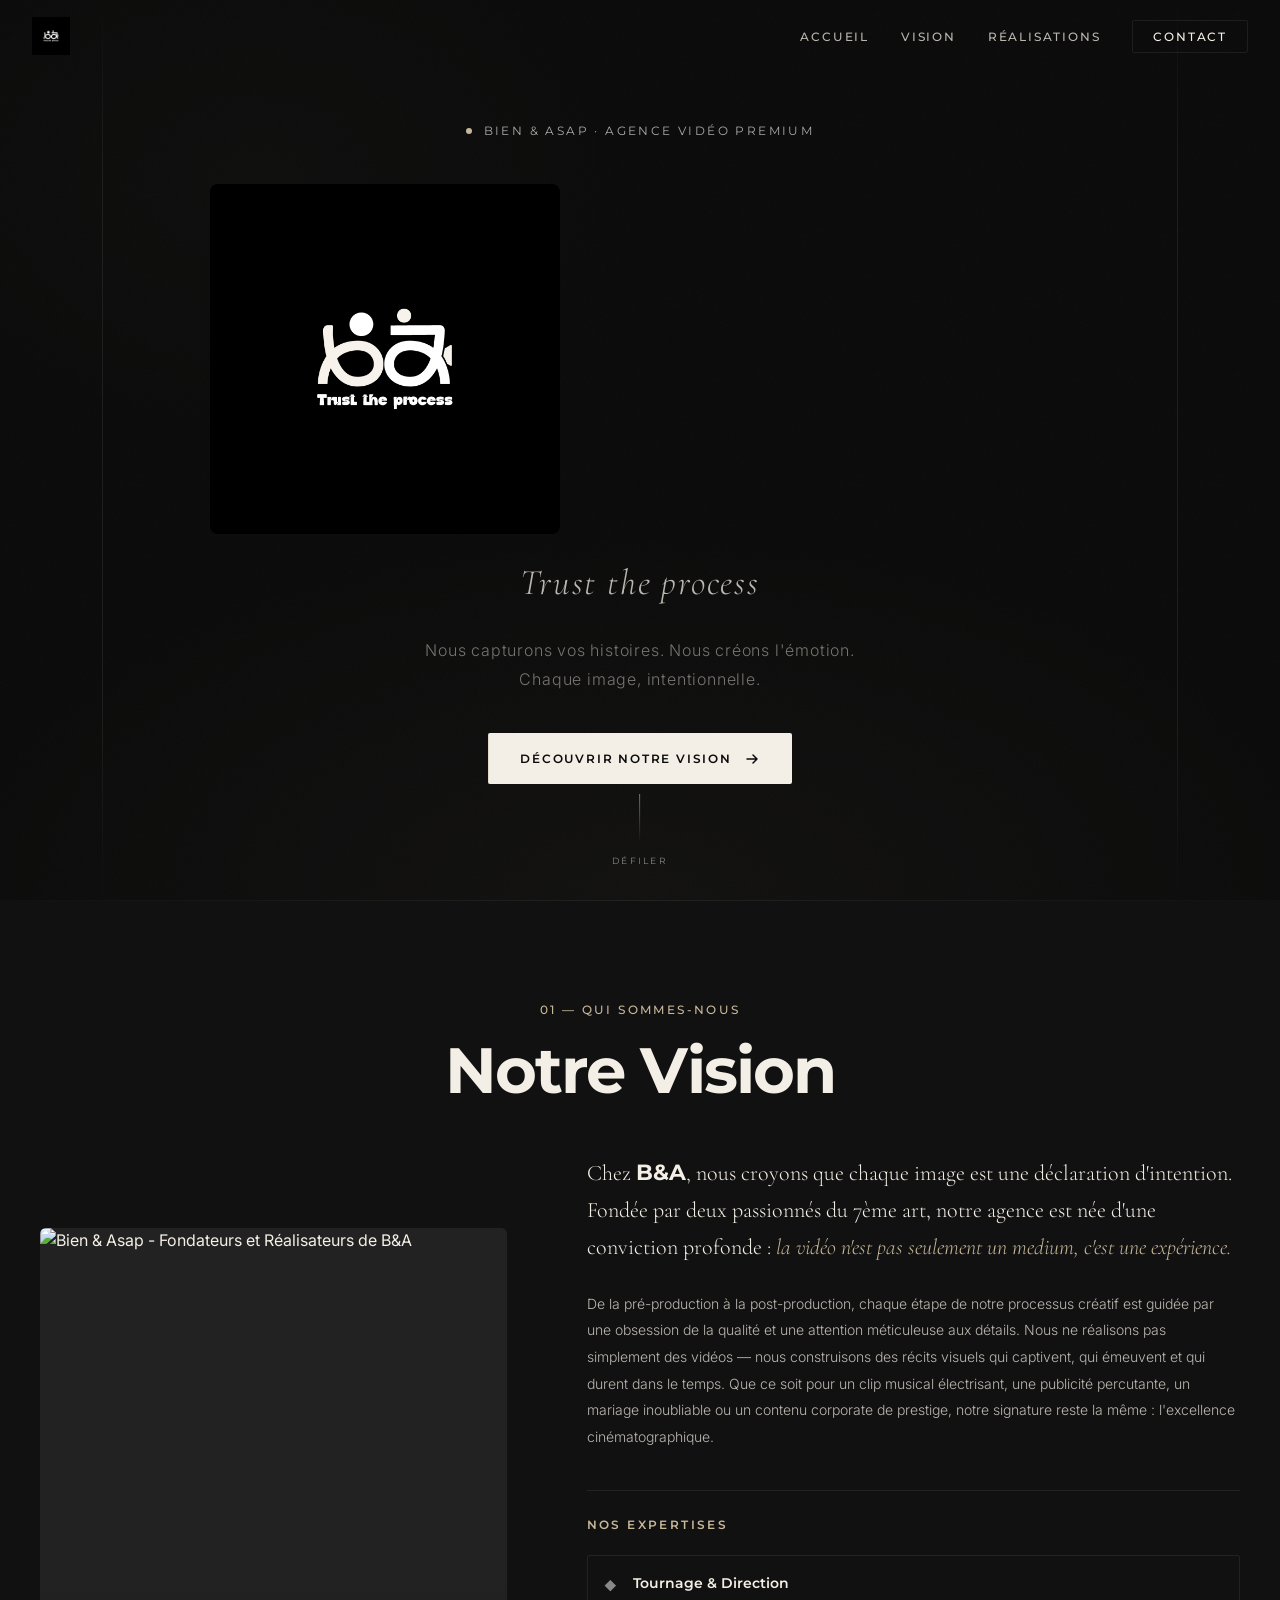
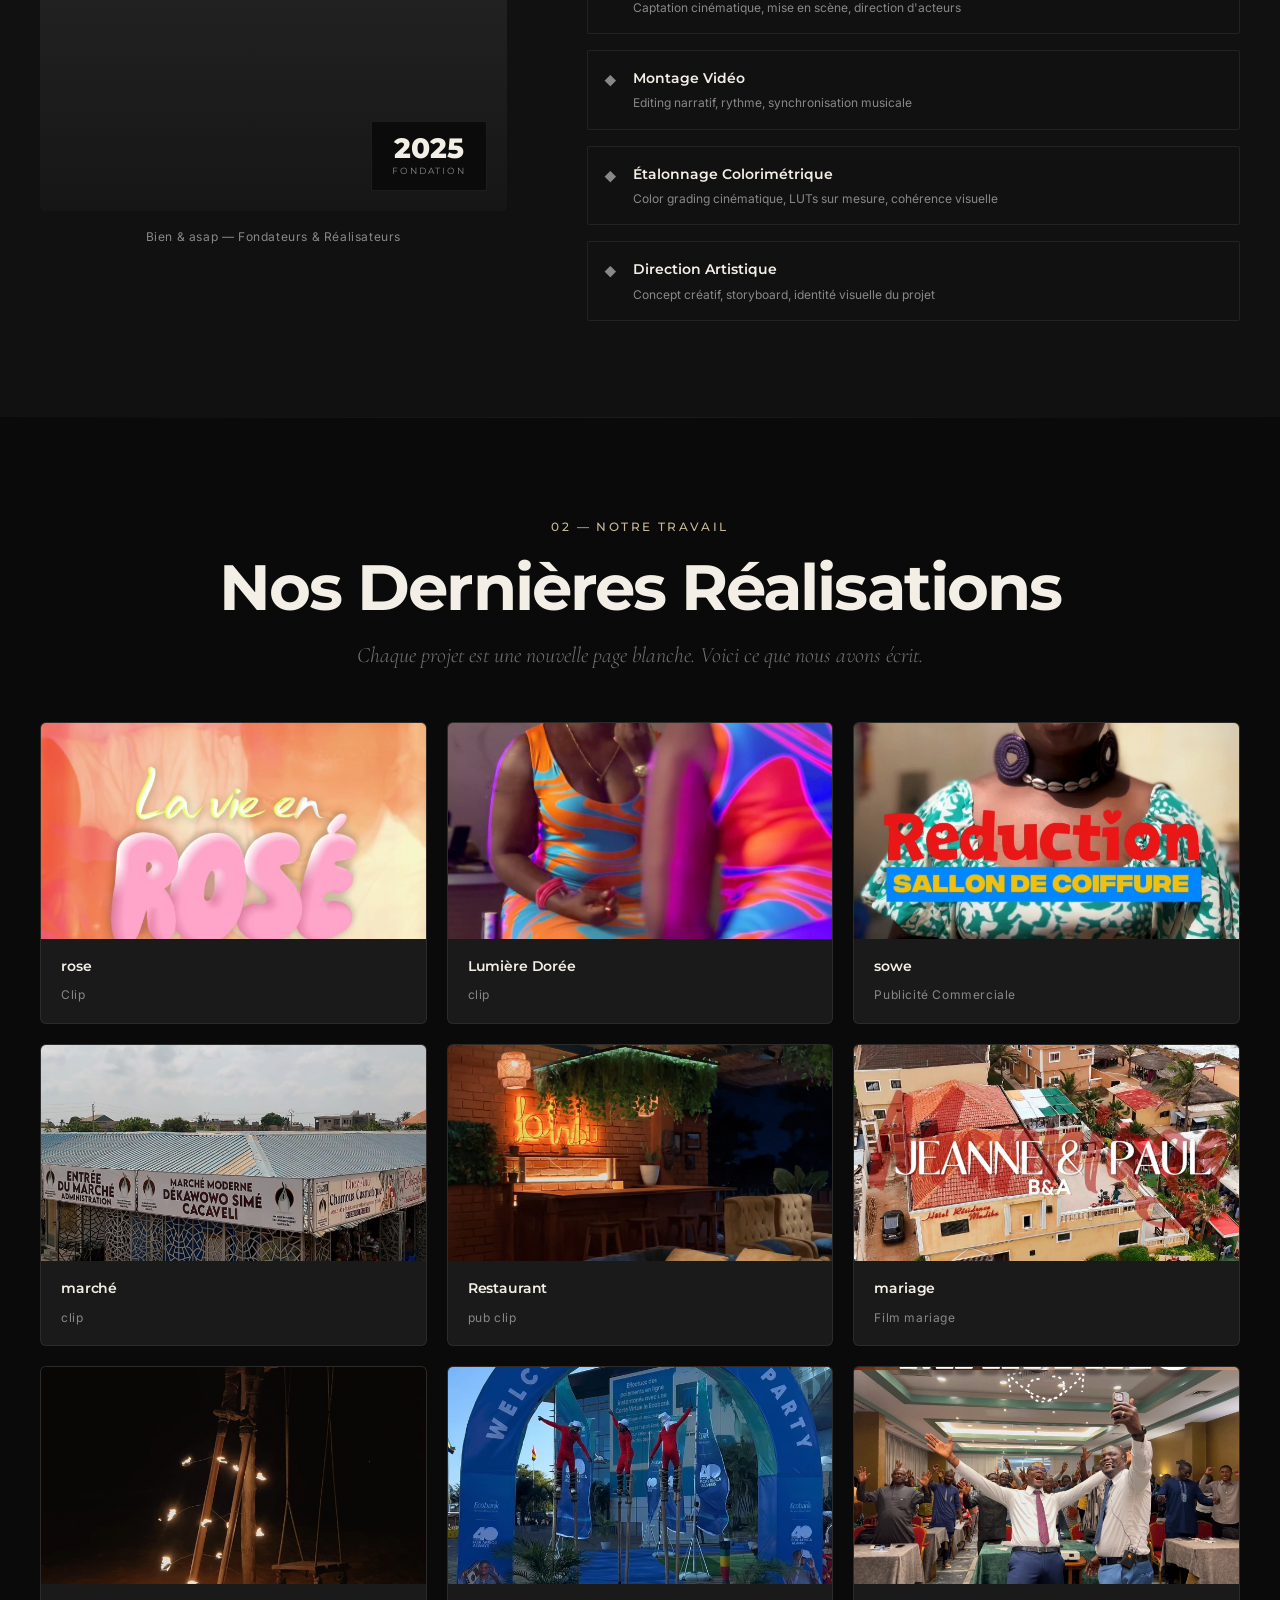
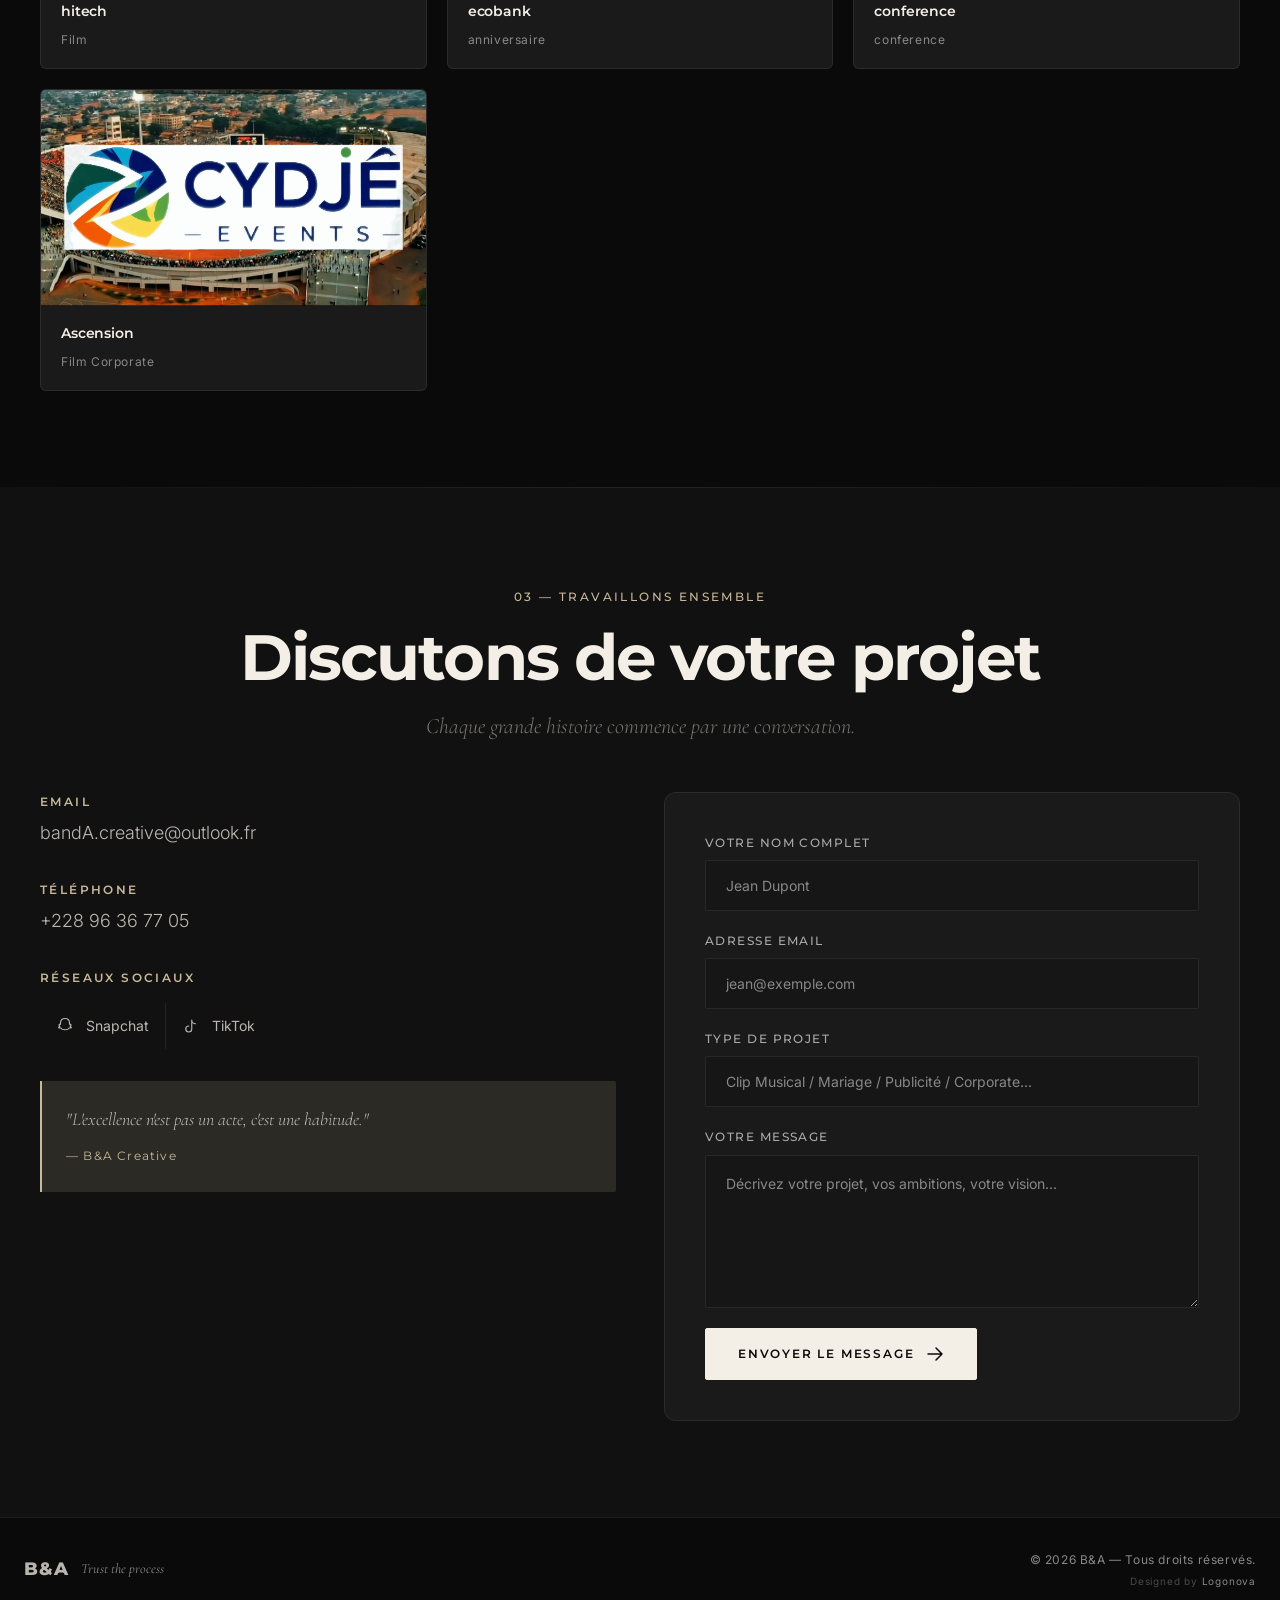
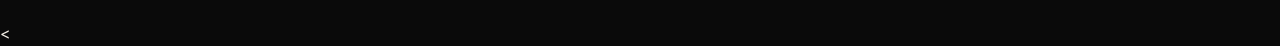
==== index.html @ 18037c5f "Add files via upload" ====
<!DOCTYPE html>
<html lang="fr">
<head>
  <meta charset="UTF-8" />
  <meta name="viewport" content="width=device-width, initial-scale=1.0" />
  <meta name="theme-color" content="#111111" />

  <!-- SEO Meta -->
  <title>B&A | Vidéastes Premium - Trust the process</title>
  <meta name="description" content="B&A est une agence de réalisation vidéo premium basée au Togo. Clips, publicités, mariages et événements. Trust the process." />
  <meta name="keywords" content="vidéo, réalisation, clip, publicité, mariage, Togo, B&A, cinématique, vidéastes" />
  <meta name="author" content="B&A Creative" />

  <!-- Open Graph -->
  <meta property="og:title" content="B&A | Vidéastes Premium" />
  <meta property="og:description" content="Agence de réalisation vidéo premium au Togo. Trust the process." />
  <meta property="og:type" content="website" />
  <meta property="og:url" content="https://ba-creative.com" />

  <!-- PWA Manifest -->
  <link rel="manifest" href="manifest.json" />
  <link rel="apple-touch-icon" href="assets/icon-192.png" />

  <!-- Google Fonts : Montserrat + Cormorant Garamond pour un rendu cinématique -->
  <link rel="preconnect" href="https://fonts.googleapis.com" />
  <link rel="preconnect" href="https://fonts.gstatic.com" crossorigin />
  <link href="https://fonts.googleapis.com/css2?family=Montserrat:ital,wght@0,100;0,200;0,300;0,400;0,500;0,600;0,700;0,800;0,900;1,300&family=Cormorant+Garamond:ital,wght@0,300;0,400;1,300;1,400&family=Inter:wght@300;400;500&display=swap" rel="stylesheet" />

  <!-- Feuille de style principale -->
  <link rel="stylesheet" href="style.css" />
</head>

<body>

  <!-- =============================================
       EN-TÊTE & NAVIGATION STICKY
  ============================================= -->
  <header class="site-header" id="site-header" role="banner">
    <div class="header-inner">

      <!-- Logo -->
      <a href="#hero" class="logo-link" aria-label="B&A - Retour à l'accueil">
        <img src="/logo.jpg" alt="B&A Logo" class="logo-img" onerror="this.style.display='none'; this.nextElementSibling.style.display='block';" />
      
      </a>

      <!-- Navigation principale (desktop) -->
      <nav class="main-nav" role="navigation" aria-label="Navigation principale">
        <ul class="nav-list" role="list">
          <li><a href="#hero" class="nav-link">Accueil</a></li>
          <li><a href="#about" class="nav-link">Vision</a></li>
          <li><a href="#portfolio" class="nav-link">Réalisations</a></li>
          <li><a href="#contact" class="nav-link nav-link--cta">Contact</a></li>
        </ul>
      </nav>

      <!-- Bouton Menu Hamburger (mobile) -->
      <button class="hamburger" id="hamburger" aria-label="Ouvrir le menu" aria-expanded="false" aria-controls="mobile-menu">
        <span class="hamburger-line"></span>
        <span class="hamburger-line"></span>
        <span class="hamburger-line"></span>
      </button>
    </div>

    <!-- Menu mobile -->
    <nav class="mobile-menu" id="mobile-menu" aria-label="Navigation mobile" aria-hidden="true">
      <ul class="mobile-nav-list" role="list">
        <li><a href="#hero" class="mobile-nav-link">Accueil</a></li>
        <li><a href="#about" class="mobile-nav-link">Notre Vision</a></li>
        <li><a href="#portfolio" class="mobile-nav-link">Réalisations</a></li>
        <li><a href="#contact" class="mobile-nav-link">Contact</a></li>
      </ul>
    </nav>
  </header>


  <!-- =============================================
       SECTION HERO (#hero)
  ============================================= -->
  <section id="hero" class="hero-section" aria-label="Section principale">

    <!-- Overlay cinématique -->
    <div class="hero-overlay" aria-hidden="true"></div>

    <!-- Grain de film -->
    <div class="hero-grain" aria-hidden="true"></div>

    <!-- Lignes décoratives -->
    <div class="hero-lines" aria-hidden="true">
      <div class="line line--left"></div>
      <div class="line line--right"></div>
    </div>

    <!-- Contenu centré -->
     <div class="hero-content">
      
      <div class="hero-tag" style="opacity: 0.8;">
        <span class="tag-dot" aria-hidden="true"></span>
        <span>Bien &amp; Asap · Agence Vidéo Premium</span>
      </div>

      <h1 class="hero-title" style="margin: 20px 0;">
        <img src="logo.jpg" alt="B&A Logo" style="width: 100%; max-width: 350px; height: auto; border-radius: 8px;" />
      </h1>

      <h2 class="hero-slogan">
        <em>Trust the process</em>
      </h2>

      <p class="hero-description">
        Nous capturons vos histoires. Nous créons l'émotion.<br />
        Chaque image, intentionnelle.
      </p>

      <a href="#about" class="cta-button" aria-label="Découvrir notre vision">
        <span class="cta-text">Découvrir notre vision</span>
        <span class="cta-arrow" aria-hidden="true">
          <svg width="16" height="16" viewBox="0 0 16 16" fill="none" xmlns="http://www.w3.org/2000/svg">
            <path d="M3 8H13M13 8L9 4M13 8L9 12" stroke="currentColor" stroke-width="1.5" stroke-linecap="round" stroke-linejoin="round"/>
          </svg>
        </span>
      </a>
    </div>

    <!-- Indicateur de défilement -->
    <div class="scroll-indicator" aria-hidden="true">
      <div class="scroll-line"></div>
      <span class="scroll-label">Défiler</span>
    </div>
  </section>


  <!-- =============================================
       SECTION À PROPOS (#about)
  ============================================= -->
  <section id="about" class="about-section section" aria-labelledby="about-title">
    <div class="container">

      <!-- En-tête de section -->
      <div class="section-header">
        <span class="section-tag">01 — Qui sommes-nous</span>
        <h2 class="section-title" id="about-title">Notre Vision</h2>
      </div>

      <!-- Grille 2 colonnes -->
      <div class="about-grid">

        <!-- Colonne 1 : Visuel -->
        <div class="about-visual">
          <div class="founders-image-wrapper">
            <img
              src="fondateurs.jpg"
              alt="Bien & Asap - Fondateurs et Réalisateurs de B&A"
              class="founders-image"
              loading="lazy"
            />
            <!-- Badge décoratif -->
            <div class="founders-badge" aria-hidden="true">
              <span class="badge-year">2025</span>
              <span class="badge-label">Fondation</span>
            </div>
          </div>
          <figcaption class="founders-caption">
            Bien &amp; asap — Fondateurs &amp; Réalisateurs
          </figcaption>
        </div>

        <!-- Colonne 2 : Texte -->
        <div class="about-text">
          <p class="about-intro">
            Chez <strong>B&amp;A</strong>, nous croyons que chaque image est une déclaration d'intention.
            Fondée par deux passionnés du 7ème art, notre agence est née d'une conviction profonde :
            <em>la vidéo n'est pas seulement un medium, c'est une expérience.</em>
          </p>

          <p class="about-body">
            De la pré-production à la post-production, chaque étape de notre processus créatif est
            guidée par une obsession de la qualité et une attention méticuleuse aux détails.
            Nous ne réalisons pas simplement des vidéos — nous construisons des récits visuels qui
            captivent, qui émeuvent et qui durent dans le temps. Que ce soit pour un clip musical
            électrisant, une publicité percutante, un mariage inoubliable ou un contenu corporate
            de prestige, notre signature reste la même : l'excellence cinématographique.
          </p>

          <!-- Liste des services -->
          <div class="services-block">
            <h3 class="services-title">Nos expertises</h3>
            <ul class="services-list" role="list">
              <li class="service-item">
                <span class="service-icon" aria-hidden="true">◆</span>
                <div>
                  <strong>Tournage &amp; Direction</strong>
                  <span>Captation cinématique, mise en scène, direction d'acteurs</span>
                </div>
              </li>
              <li class="service-item">
                <span class="service-icon" aria-hidden="true">◆</span>
                <div>
                  <strong>Montage Vidéo</strong>
                  <span>Editing narratif, rythme, synchronisation musicale</span>
                </div>
              </li>
              <li class="service-item">
                <span class="service-icon" aria-hidden="true">◆</span>
                <div>
                  <strong>Étalonnage Colorimétrique</strong>
                  <span>Color grading cinématique, LUTs sur mesure, cohérence visuelle</span>
                </div>
              </li>
              <li class="service-item">
                <span class="service-icon" aria-hidden="true">◆</span>
                <div>
                  <strong>Direction Artistique</strong>
                  <span>Concept créatif, storyboard, identité visuelle du projet</span>
                </div>
              </li>
            </ul>
          </div>
        </div>

      </div>
    </div>
  </section>


  <!-- =============================================
       SECTION PORTFOLIO (#portfolio)
  ============================================= -->
  <section id="portfolio" class="portfolio-section section" aria-labelledby="portfolio-title">
    <div class="container">

      <!-- En-tête de section -->
      <div class="section-header">
        <span class="section-tag">02 — Notre travail</span>
        <h2 class="section-title" id="portfolio-title">Nos Dernières Réalisations</h2>
        <p class="section-subtitle">
          Chaque projet est une nouvelle page blanche. Voici ce que nous avons écrit.
        </p>
      </div>

      <!-- Grille des 12 vidéos -->
      <!--
        STRUCTURE DE CHAQUE CARTE :
        ┌─────────────────────────────────────────────────┐
        │  .card-thumbnail-wrapper                        │
        │  ├── <img>   couverture statique (par défaut)   │
        │  ├── <video> preview muette   (au survol)       │
        │  └── .card-overlay  icône Play + dégradé        │
        └─────────────────────────────────────────────────┘
        Comportement géré par CSS (opacity) + JS (play/pause).
        Nommage des fichiers :
          • Images  → cov-1.png  … cov-10.png
          • Vidéos  → video-1.mp4 … video-10.mp4
      -->
      <div class="portfolio-grid" role="list">

       <article
  class="video-card"
  role="listitem"
  tabindex="0"
  data-video-url="/boîte.mp4"
  aria-label="Voir la vidéo : Éclat d'Âme — Clip Musical"
>

          <div class="card-thumbnail-wrapper">

            <!-- Couverture statique affichée par défaut -->
            <img
              src="/cov-boite.png"
              alt="Couverture du projet"
              class="card-cover"
              loading="lazy"
            />

            <!-- Preview vidéo muette — s'active uniquement au survol via JS -->
           

            <!-- Overlay : dégradé + icône Play (visible au survol) -->
            <div class="card-overlay" aria-hidden="true">
              <div class="play-icon">
                <svg viewBox="0 0 60 60" fill="none" xmlns="http://www.w3.org/2000/svg">
                  <circle cx="30" cy="30" r="29" stroke="white" stroke-width="1.5" opacity="0.6"/>
                  <path d="M24 20L44 30L24 40V20Z" fill="white"/>
                </svg>
              </div>
            </div>
          </div>

          <div class="card-info">
            <h3 class="card-title">rose</h3>
            <span class="card-type">Clip</span>
          </div>
        </article>

        <!-- ── Carte 2 ── -->
       <article
  class="video-card"
  role="listitem"
  tabindex="0"
  data-video-url="/video-fille.mp4"
  aria-label="Voir la vidéo : Lumière Dorée — Film de Mariage"
>

          <div class="card-thumbnail-wrapper">
            <img
              src="/cov-fille.png"
              alt="Couverture du projet Lumière Dorée"
              class="card-cover"
              loading="lazy"
            />
        
            <div class="card-overlay" aria-hidden="true">
              <div class="play-icon">
                <svg viewBox="0 0 60 60" fill="none" xmlns="http://www.w3.org/2000/svg">
                  <circle cx="30" cy="30" r="29" stroke="white" stroke-width="1.5" opacity="0.6"/>
                  <path d="M24 20L44 30L24 40V20Z" fill="white"/>
                </svg>
              </div>
            </div>
          </div>
          <div class="card-info">
            <h3 class="card-title">Lumière Dorée</h3>
            <span class="card-type">clip</span>
          </div>
        </article>

        <!-- ── Carte 3 ── -->
       <article
  class="video-card"
  role="listitem"
  tabindex="0"
  data-video-url="/pub-sowe.mp4"
  aria-label="Voir la vidéo : Horizon — Publicité Commerciale"
>

          <div class="card-thumbnail-wrapper">
            <img
              src="/cov-sowe.png"
              alt="Couverture du projet Horizon"
              class="card-cover"
              loading="lazy"
            />
         
            <div class="card-overlay" aria-hidden="true">
              <div class="play-icon">
                <svg viewBox="0 0 60 60" fill="none" xmlns="http://www.w3.org/2000/svg">
                  <circle cx="30" cy="30" r="29" stroke="white" stroke-width="1.5" opacity="0.6"/>
                  <path d="M24 20L44 30L24 40V20Z" fill="white"/>
                </svg>
              </div>
            </div>
          </div>
          <div class="card-info">
            <h3 class="card-title">sowe</h3>
            <span class="card-type">Publicité Commerciale</span>
          </div>
        </article>

        <!-- ── Carte 4 ── -->
       <article
  class="video-card"
  role="listitem"
  tabindex="0"
  data-video-url="/pub-marker.mp4"
  aria-label="Voir la vidéo : Mémoire Vivante — Documentaire"
>

          <div class="card-thumbnail-wrapper">
            <img
              src="/cov-market.png"
              alt=" du projet Mémoire Vivante"
              class="card-cover"
              loading="lazy"
            />
        
            <div class="card-overlay" aria-hidden="true">
              <div class="play-icon">
                <svg viewBox="0 0 60 60" fill="none" xmlns="http://www.w3.org/2000/svg">
                  <circle cx="30" cy="30" r="29" stroke="white" stroke-width="1.5" opacity="0.6"/>
                  <path d="M24 20L44 30L24 40V20Z" fill="white"/>
                </svg>
              </div>
            </div>
          </div>
          <div class="card-info">
            <h3 class="card-title">marché</h3>
            <span class="card-type">clip</span>
          </div>
        </article>

        <!-- ── Carte 5 ── -->
        <article
  class="video-card"
  role="listitem"
  tabindex="0"
  data-video-url="/pub-resto.mp4"
  aria-label="Voir la vidéo : Résonnance — Clip Musical"
>

          <div class="card-thumbnail-wrapper">
            <img
              src="/cov-resto.png"
              alt="Couverture du projet Résonnance"
              class="card-cover"
              loading="lazy"
            />
         
            <div class="card-overlay" aria-hidden="true">
              <div class="play-icon">
                <svg viewBox="0 0 60 60" fill="none" xmlns="http://www.w3.org/2000/svg">
                  <circle cx="30" cy="30" r="29" stroke="white" stroke-width="1.5" opacity="0.6"/>
                  <path d="M24 20L44 30L24 40V20Z" fill="white"/>
                </svg>
              </div>
            </div>
          </div>
          <div class="card-info">
            <h3 class="card-title">Restaurant</h3>
            <span class="card-type">pub clip</span>
            
          </div>
        </article>

        <!-- ── Carte 6 ── -->
       <article
  class="video-card"
  role="listitem"
  tabindex="0"
  data-video-url="/mariage.mp4"
  aria-label="Voir la vidéo : Prestige — Film Corporate"
>

          <div class="card-thumbnail-wrapper">
            <img
              src="/cov-mariage.png"
              alt="Couverture du projet Prestige"
              class="card-cover"
              loading="lazy"
            />
          
            <div class="card-overlay" aria-hidden="true">
              <div class="play-icon">
                <svg viewBox="0 0 60 60" fill="none" xmlns="http://www.w3.org/2000/svg">
                  <circle cx="30" cy="30" r="29" stroke="white" stroke-width="1.5" opacity="0.6"/>
                  <path d="M24 20L44 30L24 40V20Z" fill="white"/>
                </svg>
              </div>
            </div>
          </div>
          <div class="card-info">
            <h3 class="card-title">mariage</h3>
            <span class="card-type">Film mariage</span>
          </div>
        </article>

        <!-- ── Carte 7 ── -->
       <article
  class="video-card"
  role="listitem"
  tabindex="0"
  data-video-url="/hitech.mp4"
  aria-label="Voir la vidéo : Éternité — Film de Mariage"
>

          <div class="card-thumbnail-wrapper">
            <img
              src="/itech.png"
              alt="Couverture du projet Éternité"
              class="card-cover"
              loading="lazy"
            />
         
            <div class="card-overlay" aria-hidden="true">
              <div class="play-icon">
                <svg viewBox="0 0 60 60" fill="none" xmlns="http://www.w3.org/2000/svg">
                  <circle cx="30" cy="30" r="29" stroke="white" stroke-width="1.5" opacity="0.6"/>
                  <path d="M24 20L44 30L24 40V20Z" fill="white"/>
                </svg>
              </div>
            </div>
          </div>
          <div class="card-info">
            <h3 class="card-title">hitech</h3>
            <span class="card-type">Film</span>
          </div>
        </article>

        <!-- ── Carte 8 ── -->
       <article
  class="video-card"
  role="listitem"
  tabindex="0"
  data-video-url="/ecobank.mp4"
  aria-label="Voir la vidéo : Fusion — Publicité Commerciale"
>

          <div class="card-thumbnail-wrapper">
            <img
              src="/cov-ecobank.png"
              alt="Couverture du projet Fusion"
              class="card-cover"
              loading="lazy"
            />
          
            <div class="card-overlay" aria-hidden="true">
              <div class="play-icon">
                <svg viewBox="0 0 60 60" fill="none" xmlns="http://www.w3.org/2000/svg">
                  <circle cx="30" cy="30" r="29" stroke="white" stroke-width="1.5" opacity="0.6"/>
                  <path d="M24 20L44 30L24 40V20Z" fill="white"/>
                </svg>
              </div>
            </div>
          </div>
          <div class="card-info">
            <h3 class="card-title">ecobank</h3>
            <span class="card-type">anniversaire</span>
          </div>
        </article>

        <!-- ── Carte 9 ── -->
       <article
  class="video-card"
  role="listitem"
  tabindex="0"
  data-video-url="/conférence.mp4"
  aria-label="Voir la vidéo : Silhouette — Clip Musical"
>

          <div class="card-thumbnail-wrapper">
            <img
              src="/cov-conference.png"
              alt="Couverture du projet Silhouette"
              class="card-cover"
              loading="lazy"
            />
          
            <div class="card-overlay" aria-hidden="true">
              <div class="play-icon">
                <svg viewBox="0 0 60 60" fill="none" xmlns="http://www.w3.org/2000/svg">
                  <circle cx="30" cy="30" r="29" stroke="white" stroke-width="1.5" opacity="0.6"/>
                  <path d="M24 20L44 30L24 40V20Z" fill="white"/>
                </svg>
              </div>
            </div>
          </div>
          <div class="card-info">
            <h3 class="card-title">conference</h3>
            <span class="card-type">conference</span>
          </div>
        </article>

        <!-- ── Carte 10 ── -->
       <article
  class="video-card"
  role="listitem"
  tabindex="0"
  data-video-url="/sport.mp4"
  aria-label="Voir la vidéo : Ascension — Film Corporate"
>

          <div class="card-thumbnail-wrapper">
            <img
              src="/cov-sport.png"
              alt="Couverture du projet Ascension"
              class="card-cover"
              loading="lazy"
            />
          
            <div class="card-overlay" aria-hidden="true">
              <div class="play-icon">
                <svg viewBox="0 0 60 60" fill="none" xmlns="http://www.w3.org/2000/svg">
                  <circle cx="30" cy="30" r="29" stroke="white" stroke-width="1.5" opacity="0.6"/>
                  <path d="M24 20L44 30L24 40V20Z" fill="white"/>
                </svg>
              </div>
            </div>
          </div>
          <div class="card-info">
            <h3 class="card-title">Ascension</h3>
            <span class="card-type">Film Corporate</span>
          </div>
        </article>

      </div><!-- /.portfolio-grid -->
    </div><!-- /.container -->
  </section>


  <!-- =============================================
       SECTION CONTACT (#contact)
  ============================================= -->
  <section id="contact" class="contact-section section" aria-labelledby="contact-title">
    <div class="container">

      <!-- En-tête de section -->
      <div class="section-header">
        <span class="section-tag">03 — Travaillons ensemble</span>
        <h2 class="section-title" id="contact-title">Discutons de votre projet</h2>
        <p class="section-subtitle">
          Chaque grande histoire commence par une conversation.
        </p>
      </div>

      <!-- Grille contact -->
      <div class="contact-grid">

        <!-- Colonne 1 : Informations de contact -->
        <div class="contact-info">

          <div class="contact-block">
            <span class="contact-label">Email</span>
            <a href="mailto:bandA.creative@outlook.fr" class="contact-value contact-value--link">
              bandA.creative@outlook.fr
            </a>
          </div>

          <div class="contact-block">
            <span class="contact-label">Téléphone</span>
            <a href="tel:+22896367705" class="contact-value contact-value--link">
              +228 96 36 77 05
            </a>
          </div>

          <div class="contact-block">
            <span class="contact-label">Réseaux sociaux</span>
            <div class="social-links">

              <!-- Snapchat -->
              <a
                href="https://www.snapchat.com/@asap3553?invite_id=T8F3z6Z7&locale=fr_TG&share_id=440s5_GWTZ-y8SIOHSUonA&sid=b1ad85b5fc1e4c20be70f97dfd021cd5"
                class="social-link"
                target="_blank"
                rel="noopener noreferrer"
                aria-label="Suivez-nous sur Snapchat"
              >
                <svg class="social-icon" viewBox="0 0 24 24" fill="none" xmlns="http://www.w3.org/2000/svg" aria-hidden="true">
                  <path d="M12 2C8.5 2 6 4.5 6 8v1.5c-.5.1-1.5.5-2 1 0 .8.5 1.5 1.2 1.8-.3.6-.8 1.2-1.7 1.5.5.7 1.8 1 2.8.8.5.8 1.8 2.4 5.7 2.4s5.2-1.6 5.7-2.4c1 .2 2.3-.1 2.8-.8-.9-.3-1.4-.9-1.7-1.5.7-.3 1.2-1 1.2-1.8-.5-.5-1.5-.9-2-1V8c0-3.5-2.5-6-6-6Z" stroke="currentColor" stroke-width="1.5" stroke-linecap="round" stroke-linejoin="round"/>
                </svg>
                <span>Snapchat</span>
              </a>

              <!-- TikTok -->
              <a
                href="https://www.tiktok.com/@lebien244?_r=1&_t=ZN-945UAz0shc6"
                class="social-link"
                target="_blank"
                rel="noopener noreferrer"
                aria-label="Suivez-nous sur TikTok"
              >
                <svg class="social-icon" viewBox="0 0 24 24" fill="none" xmlns="http://www.w3.org/2000/svg" aria-hidden="true">
                  <path d="M9 12a4 4 0 1 0 4 4V4a5 5 0 0 0 5 5" stroke="currentColor" stroke-width="1.5" stroke-linecap="round" stroke-linejoin="round"/>
                </svg>
                <span>TikTok</span>
              </a>

            </div>
          </div>

          <!-- Citation -->
          <blockquote class="contact-quote">
            <p>"L'excellence n'est pas un acte, c'est une habitude."</p>
            <cite>— B&A Creative</cite>
          </blockquote>

        </div>

        <!-- Colonne 2 : Formulaire de contact -->
        <div class="contact-form-wrapper">
          <form
            action="https://formsubmit.co/bandA.creative@outlook.fr"
            method="POST"
            class="contact-form"
            novalidate
            aria-label="Formulaire de contact"
          >
            <!-- Champs cachés FormSubmit -->
            <input type="hidden" name="_next" value="#" />
            <input type="hidden" name="_subject" value="Nouveau projet — B&A Portfolio" />
            <input type="hidden" name="_captcha" value="false" />
            <input type="hidden" name="_next" value="/merci.html" />


            <!-- Nom -->
            <div class="form-group">
              <label class="form-label" for="name">Votre nom complet</label>
              <input
                type="text"
                id="name"
                name="name"
                class="form-input"
                placeholder="Jean Dupont"
                required
                autocomplete="name"
              />
            </div>

            <!-- Email -->
            <div class="form-group">
              <label class="form-label" for="email">Adresse email</label>
              <input
                type="email"
                id="email"
                name="email"
                class="form-input"
                placeholder="jean@exemple.com"
                required
                autocomplete="email"
              />
            </div>

            <!-- Type de projet -->
            <div class="form-group">
              <label class="form-label" for="project-type">Type de projet</label>
              <input
                type="text"
                id="project-type"
                name="project_type"
                class="form-input"
                placeholder="Clip Musical / Mariage / Publicité / Corporate..."
                required
              />
            </div>

            <!-- Message -->
            <div class="form-group">
              <label class="form-label" for="message">Votre message</label>
              <textarea
                id="message"
                name="message"
                class="form-input form-textarea"
                placeholder="Décrivez votre projet, vos ambitions, votre vision..."
                rows="5"
                required
              ></textarea>
            </div>

            <!-- Bouton d'envoi -->
            <button type="submit" class="submit-button">
              <span>Envoyer le message</span>
              <svg width="18" height="18" viewBox="0 0 18 18" fill="none" xmlns="http://www.w3.org/2000/svg" aria-hidden="true">
                <path d="M2 9H16M16 9L10 3M16 9L10 15" stroke="currentColor" stroke-width="1.5" stroke-linecap="round" stroke-linejoin="round"/>
              </svg>
            </button>

          </form>
        </div>

      </div>
    </div>
  </section>


  <!-- =============================================
       PIED DE PAGE (FOOTER)
  ============================================= -->
  <footer class="site-footer" role="contentinfo">
    <div class="footer-inner">
      <div class="footer-brand">
        <span class="footer-logo">B&amp;A</span>
        <span class="footer-slogan">Trust the process</span>
      </div>
      <div class="footer-meta">
        <p class="footer-copyright">© 2026 B&amp;A — Tous droits réservés.</p>
        <p class="footer-credit">Designed by <span class="footer-designer"><a href="https://logonova.site">Logonova</a></span></p>
      </div>
    </div>
  </footer>


  <!-- =============================================
       MODAL VIDÉO (LIGHTBOX)
       Placée à la fin du body pour z-index correct
  ============================================= -->
  <  <div id="video-modal" class="modal" role="dialog" aria-modal="true" aria-label="Lecteur vidéo" aria-hidden="true">
    <div class="modal-backdrop" id="modal-backdrop" aria-hidden="true"></div>
    <div class="modal-content">
      <button class="modal-close" id="modal-close" aria-label="Fermer la vidéo">
        <svg width="20" height="20" viewBox="0 0 20 20" fill="none" xmlns="http://www.w3.org/2000/svg" aria-hidden="true">
          <path d="M2 2L18 18M18 2L2 18" stroke="currentColor" stroke-width="2" stroke-linecap="round"/>
        </svg>
      </button>

      <div class="modal-video-wrapper" id="modal-video-container">
      </div>
    </div>
  </div>

  <script src="https://player.vimeo.com/api/player.js" defer></script>
  <script src="script.js" defer></script>
</body>
</html>
---- style.css ----
/* ============================================================
   B&A PORTFOLIO — style.css
   Feuille de style principale — Architecture CSS modulaire
   Approche Mobile-First | Dark Mode natif | Cinématique
   ============================================================ */


/* ============================================================
   1. VARIABLES CSS (DESIGN SYSTEM)
   ============================================================ */
:root {
  /* — Palette principale — */
  --color-bg:           #0a0a0a;
  --color-bg-2:         #111111;
  --color-bg-3:         #161616;
  --color-surface:      #1a1a1a;
  --color-surface-2:    #222222;
  --color-border:       rgba(244, 239, 230, 0.08);
  --color-border-hover: rgba(244, 239, 230, 0.18);

  /* — Couleurs de texte — */
  --color-cream:        #F4EFE6;
  --color-cream-dim:    rgba(244, 239, 230, 0.75);
  --color-cream-muted:  rgba(244, 239, 230, 0.45);
  --color-gray:         #888888;
  --color-gray-light:   #aaaaaa;

  /* — Accent — */
  --color-accent:       #c8b89a;
  --color-accent-dim:   rgba(200, 184, 154, 0.15);

  /* — Typographie — */
  --font-heading:       'Montserrat', sans-serif;
  --font-display:       'Cormorant Garamond', serif;
  --font-body:          'Inter', sans-serif;

  /* — Tailles de police (Mobile-first) — */
  --text-xs:    0.75rem;
  --text-sm:    0.875rem;
  --text-base:  1rem;
  --text-md:    1.125rem;
  --text-lg:    1.375rem;
  --text-xl:    1.75rem;
  --text-2xl:   2.25rem;
  --text-3xl:   3rem;
  --text-4xl:   4rem;
  --text-5xl:   6rem;
  --text-hero:  clamp(5rem, 18vw, 14rem);

  /* — Espacements — */
  --space-1:   0.25rem;
  --space-2:   0.5rem;
  --space-3:   0.75rem;
  --space-4:   1rem;
  --space-5:   1.25rem;
  --space-6:   1.5rem;
  --space-8:   2rem;
  --space-10:  2.5rem;
  --space-12:  3rem;
  --space-16:  4rem;
  --space-20:  5rem;
  --space-24:  6rem;
  --space-32:  8rem;

  /* — Transitions — */
  --transition-fast:    all 0.15s ease;
  --transition-base:    all 0.3s ease;
  --transition-slow:    all 0.5s ease;
  --transition-spring:  all 0.4s cubic-bezier(0.34, 1.56, 0.64, 1);

  /* — Rayons de bordure — */
  --radius-sm:  2px;
  --radius-md:  6px;
  --radius-lg:  12px;
  --radius-xl:  20px;

  /* — Ombres — */
  --shadow-sm:  0 2px 8px rgba(0, 0, 0, 0.4);
  --shadow-md:  0 8px 32px rgba(0, 0, 0, 0.6);
  --shadow-lg:  0 16px 64px rgba(0, 0, 0, 0.8);

  /* — Header — */
  --header-height: 72px;
}


/* ============================================================
   2. RESET & BASE
   ============================================================ */
*,
*::before,
*::after {
  margin: 0;
  padding: 0;
  box-sizing: border-box;
}

html {
  scroll-behavior: smooth;
  font-size: 16px;
  -webkit-text-size-adjust: 100%;
}

body {
  font-family: var(--font-body);
  background-color: var(--color-bg);
  color: var(--color-cream);
  line-height: 1.6;
  overflow-x: hidden;
  -webkit-font-smoothing: antialiased;
  -moz-osx-font-smoothing: grayscale;
}

img {
  display: block;
  max-width: 100%;
  height: auto;
}

a {
  color: inherit;
  text-decoration: none;
}

ul {
  list-style: none;
}

button {
  background: none;
  border: none;
  cursor: pointer;
  font-family: inherit;
}

input,
textarea {
  font-family: inherit;
}

::selection {
  background-color: var(--color-accent);
  color: var(--color-bg);
}


/* ============================================================
   3. UTILITAIRES
   ============================================================ */
.container {
  width: 100%;
  max-width: 1280px;
  margin: 0 auto;
  padding: 0 var(--space-5);
}

.section {
  padding: var(--space-20) 0;
}

/* En-tête de section réutilisable */
.section-header {
  margin-bottom: var(--space-12);
  text-align: center;
}

.section-tag {
  display: inline-block;
  font-family: var(--font-heading);
  font-size: var(--text-xs);
  font-weight: 500;
  letter-spacing: 0.2em;
  text-transform: uppercase;
  color: var(--color-accent);
  margin-bottom: var(--space-4);
}

.section-title {
  font-family: var(--font-heading);
  font-size: var(--text-2xl);
  font-weight: 700;
  letter-spacing: -0.02em;
  color: var(--color-cream);
  line-height: 1.1;
}

.section-subtitle {
  font-family: var(--font-display);
  font-size: var(--text-lg);
  color: var(--color-cream-muted);
  margin-top: var(--space-4);
  font-style: italic;
  font-weight: 300;
}


/* ============================================================
   4. HEADER & NAVIGATION
   ============================================================ */
.site-header {
  position: fixed;
  top: 0;
  left: 0;
  right: 0;
  z-index: 1000;
  height: var(--header-height);
  display: flex;
  flex-direction: column;
  transition: var(--transition-base);
}

/* Classe ajoutée via JS au défilement */
.site-header.scrolled {
  background-color: rgba(10, 10, 10, 0.92);
  backdrop-filter: blur(16px);
  -webkit-backdrop-filter: blur(16px);
  border-bottom: 1px solid var(--color-border);
}

.header-inner {
  display: flex;
  align-items: center;
  justify-content: space-between;
  height: var(--header-height);
  padding: 0 var(--space-6);
  max-width: 1280px;
  margin: 0 auto;
  width: 100%;
}

/* — Logo — */
.logo-link {
  display: flex;
  align-items: center;
  transition: var(--transition-base);
  z-index: 1001;
}

.logo-link:hover {
  opacity: 0.8;
}

.logo-img {
  height: 38px;
  width: auto;
  object-fit: contain;
}

.logo-text {
  font-family: var(--font-heading);
  font-size: var(--text-xl);
  font-weight: 800;
  letter-spacing: 0.05em;
  color: var(--color-cream);
}

/* — Navigation desktop — */
.main-nav {
  display: none;
}

.nav-list {
  display: flex;
  align-items: center;
  gap: var(--space-8);
}

.nav-link {
  font-family: var(--font-heading);
  font-size: var(--text-xs);
  font-weight: 500;
  letter-spacing: 0.15em;
  text-transform: uppercase;
  color: var(--color-cream-dim);
  position: relative;
  transition: var(--transition-base);
  padding: var(--space-1) 0;
}

.nav-link::after {
  content: '';
  position: absolute;
  bottom: -2px;
  left: 0;
  width: 0;
  height: 1px;
  background-color: var(--color-accent);
  transition: var(--transition-base);
}

.nav-link:hover {
  color: var(--color-cream);
}

.nav-link:hover::after {
  width: 100%;
}

/* Lien CTA spécial dans la nav */
.nav-link--cta {
  color: var(--color-cream);
  border: 1px solid var(--color-border);
  padding: var(--space-2) var(--space-5);
  border-radius: var(--radius-sm);
  background-color: transparent;
  transition: var(--transition-base);
}

.nav-link--cta::after {
  display: none;
}

.nav-link--cta:hover {
  background-color: var(--color-cream);
  color: var(--color-bg);
  border-color: var(--color-cream);
}

/* — Hamburger (mobile) — */
.hamburger {
  display: flex;
  flex-direction: column;
  justify-content: center;
  align-items: flex-end;
  gap: 5px;
  width: 40px;
  height: 40px;
  z-index: 1001;
  cursor: pointer;
  padding: 4px;
}

.hamburger-line {
  display: block;
  height: 1.5px;
  background-color: var(--color-cream);
  border-radius: 2px;
  transition: var(--transition-base);
}

.hamburger-line:nth-child(1) { width: 28px; }
.hamburger-line:nth-child(2) { width: 20px; }
.hamburger-line:nth-child(3) { width: 24px; }

/* État ouvert du hamburger */
.hamburger.is-active .hamburger-line:nth-child(1) {
  transform: translateY(6.5px) rotate(45deg);
  width: 24px;
}

.hamburger.is-active .hamburger-line:nth-child(2) {
  opacity: 0;
  transform: scaleX(0);
}

.hamburger.is-active .hamburger-line:nth-child(3) {
  transform: translateY(-6.5px) rotate(-45deg);
  width: 24px;
}

/* — Menu mobile — */
.mobile-menu {
  position: fixed;
  top: 0;
  left: 0;
  right: 0;
  bottom: 0;
  background-color: rgba(10, 10, 10, 0.98);
  backdrop-filter: blur(20px);
  -webkit-backdrop-filter: blur(20px);
  display: flex;
  align-items: center;
  justify-content: center;
  opacity: 0;
  visibility: hidden;
  transition: opacity 0.4s ease, visibility 0.4s ease;
  z-index: 1000;
}

.mobile-menu.is-open {
  opacity: 1;
  visibility: visible;
}

.mobile-nav-list {
  display: flex;
  flex-direction: column;
  align-items: center;
  gap: var(--space-8);
}

.mobile-nav-link {
  font-family: var(--font-heading);
  font-size: var(--text-2xl);
  font-weight: 700;
  letter-spacing: -0.02em;
  color: var(--color-cream-dim);
  transition: var(--transition-base);
  transform: translateY(10px);
  opacity: 0;
}

.mobile-menu.is-open .mobile-nav-link {
  transform: translateY(0);
  opacity: 1;
}

/* Animation décalée pour chaque lien */
.mobile-menu.is-open .mobile-nav-list li:nth-child(1) .mobile-nav-link { transition-delay: 0.1s; }
.mobile-menu.is-open .mobile-nav-list li:nth-child(2) .mobile-nav-link { transition-delay: 0.15s; }
.mobile-menu.is-open .mobile-nav-list li:nth-child(3) .mobile-nav-link { transition-delay: 0.2s; }
.mobile-menu.is-open .mobile-nav-list li:nth-child(4) .mobile-nav-link { transition-delay: 0.25s; }

.mobile-nav-link:hover {
  color: var(--color-cream);
}


/* ============================================================
   5. SECTION HERO
   ============================================================ */
.hero-section {
  position: relative;
  min-height: 100vh;
  display: flex;
  align-items: center;
  justify-content: center;
  overflow: hidden;
  background-color: var(--color-bg);
}

/* Overlay gradient dramatique */
.hero-overlay {
  position: absolute;
  inset: 0;
  background:
    radial-gradient(ellipse 80% 60% at 50% 100%, rgba(200, 184, 154, 0.04) 0%, transparent 70%),
    radial-gradient(ellipse 50% 50% at 20% 20%, rgba(200, 184, 154, 0.02) 0%, transparent 60%);
  z-index: 1;
}

/* Texture grain cinématique */
.hero-grain {
  position: absolute;
  inset: 0;
  z-index: 2;
  opacity: 0.025;
  background-image: url("data:image/svg+xml,%3Csvg viewBox='0 0 256 256' xmlns='http://www.w3.org/2000/svg'%3E%3Cfilter id='noise'%3E%3CfeTurbulence type='fractalNoise' baseFrequency='0.9' numOctaves='4' stitchTiles='stitch'/%3E%3C/filter%3E%3Crect width='100%25' height='100%25' filter='url(%23noise)'/%3E%3C/svg%3E");
  background-size: 180px;
}

/* Lignes décoratives verticales */
.hero-lines {
  position: absolute;
  inset: 0;
  z-index: 1;
  pointer-events: none;
}

.line {
  position: absolute;
  top: 0;
  bottom: 0;
  width: 1px;
  background: linear-gradient(
    to bottom,
    transparent 0%,
    var(--color-border) 20%,
    var(--color-border) 80%,
    transparent 100%
  );
}

.line--left  { left: 8%; }
.line--right { right: 8%; }

/* — Contenu principal hero — */
.hero-content {
  position: relative;
  z-index: 3;
  text-align: center;
  padding: var(--space-8) var(--space-5);
  max-width: 900px;
  width: 100%;
  animation: fadeInUp 1s ease both;
}

/* Tag d'introduction */
.hero-tag {
  display: inline-flex;
  align-items: center;
  gap: var(--space-3);
  font-family: var(--font-heading);
  font-size: var(--text-xs);
  font-weight: 400;
  letter-spacing: 0.2em;
  text-transform: uppercase;
  color: var(--color-gray-light);
  margin-bottom: var(--space-6);
  animation: fadeInUp 1s 0.1s ease both;
}

.tag-dot {
  display: inline-block;
  width: 6px;
  height: 6px;
  border-radius: 50%;
  background-color: var(--color-accent);
  animation: pulse 2s infinite;
}

/* Titre principal B&A */
.hero-title {
  font-family: var(--font-heading);
  font-size: var(--text-hero);
  font-weight: 900;
  letter-spacing: -0.04em;
  line-height: 0.9;
  color: var(--color-cream);
  margin-bottom: var(--space-4);
  animation: fadeInUp 1s 0.2s ease both;
}

.title-letter {
  display: inline-block;
}

.title-ampersand {
  display: inline-block;
  color: var(--color-accent);
  font-style: italic;
  margin: 0 0.05em;
}

/* Slogan */
.hero-slogan {
  font-family: var(--font-display);
  font-size: clamp(var(--text-lg), 3vw, var(--text-2xl));
  font-weight: 300;
  font-style: italic;
  color: var(--color-cream-dim);
  letter-spacing: 0.05em;
  margin-bottom: var(--space-6);
  animation: fadeInUp 1s 0.3s ease both;
}

/* Description */
.hero-description {
  font-family: var(--font-body);
  font-size: var(--text-sm);
  font-weight: 300;
  line-height: 1.8;
  color: var(--color-cream-muted);
  letter-spacing: 0.05em;
  margin-bottom: var(--space-10);
  animation: fadeInUp 1s 0.4s ease both;
}

/* Bouton CTA principal */
.cta-button {
  display: inline-flex;
  align-items: center;
  gap: var(--space-3);
  font-family: var(--font-heading);
  font-size: var(--text-xs);
  font-weight: 600;
  letter-spacing: 0.15em;
  text-transform: uppercase;
  color: var(--color-bg);
  background-color: var(--color-cream);
  padding: var(--space-4) var(--space-8);
  border-radius: var(--radius-sm);
  transition: var(--transition-base);
  animation: fadeInUp 1s 0.5s ease both;
  position: relative;
  overflow: hidden;
}

.cta-button::before {
  content: '';
  position: absolute;
  inset: 0;
  background-color: var(--color-accent);
  transform: translateX(-100%);
  transition: transform 0.4s cubic-bezier(0.77, 0, 0.18, 1);
}

.cta-button:hover::before {
  transform: translateX(0);
}

.cta-button:hover {
  color: var(--color-bg);
}

.cta-text,
.cta-arrow {
  position: relative;
  z-index: 1;
}

.cta-arrow {
  display: flex;
  align-items: center;
  transition: transform 0.3s ease;
}

.cta-button:hover .cta-arrow {
  transform: translateX(4px);
}

/* Indicateur de défilement */
.scroll-indicator {
  position: absolute;
  bottom: var(--space-8);
  left: 50%;
  transform: translateX(-50%);
  z-index: 3;
  display: flex;
  flex-direction: column;
  align-items: center;
  gap: var(--space-3);
  animation: fadeIn 1.5s 1s ease both;
}

.scroll-line {
  width: 1px;
  height: 48px;
  background: linear-gradient(to bottom, var(--color-cream-muted), transparent);
  animation: scrollPulse 2s infinite;
}

.scroll-label {
  font-family: var(--font-heading);
  font-size: 9px;
  letter-spacing: 0.25em;
  text-transform: uppercase;
  color: var(--color-gray);
  writing-mode: horizontal-tb;
}


/* ============================================================
   6. SECTION À PROPOS
   ============================================================ */
.about-section {
  background-color: var(--color-bg-2);
  position: relative;
  overflow: hidden;
}

.about-section::before {
  content: '';
  position: absolute;
  top: 0;
  left: 0;
  right: 0;
  height: 1px;
  background: linear-gradient(to right, transparent, var(--color-border), transparent);
}

/* Grille 2 colonnes */
.about-grid {
  display: grid;
  grid-template-columns: 1fr;
  gap: var(--space-12);
  align-items: start;
}

/* — Visuel fondateurs — */
.about-visual {
  position: relative;
}

.founders-image-wrapper {
  position: relative;
  overflow: hidden;
  border-radius: var(--radius-md);
  background-color: var(--color-surface);
  aspect-ratio: 4/5;
}

.founders-image {
  width: 100%;
  height: 100%;
  object-fit: cover;
  object-position: top center;
  transition: transform 0.6s ease;
  background-color: var(--color-surface-2);
  /* Placeholder visuel si l'image ne charge pas */
  min-height: 300px;
}

.founders-image-wrapper:hover .founders-image {
  transform: scale(1.03);
}

/* Overlay de couleur sur l'image */
.founders-image-wrapper::after {
  content: '';
  position: absolute;
  inset: 0;
  background: linear-gradient(
    to bottom,
    transparent 60%,
    rgba(10, 10, 10, 0.5) 100%
  );
  pointer-events: none;
}

/* Badge année */
.founders-badge {
  position: absolute;
  bottom: var(--space-5);
  right: var(--space-5);
  background-color: rgba(10, 10, 10, 0.85);
  backdrop-filter: blur(8px);
  border: 1px solid var(--color-border);
  border-radius: var(--radius-sm);
  padding: var(--space-3) var(--space-5);
  text-align: center;
  z-index: 2;
}

.badge-year {
  display: block;
  font-family: var(--font-heading);
  font-size: var(--text-xl);
  font-weight: 800;
  color: var(--color-cream);
  line-height: 1;
}

.badge-label {
  display: block;
  font-family: var(--font-heading);
  font-size: 9px;
  letter-spacing: 0.2em;
  text-transform: uppercase;
  color: var(--color-gray);
  margin-top: 2px;
}

.founders-caption {
  margin-top: var(--space-4);
  font-family: var(--font-body);
  font-size: var(--text-xs);
  color: var(--color-gray);
  letter-spacing: 0.05em;
  text-align: center;
}

/* — Texte — */
.about-text {
  display: flex;
  flex-direction: column;
  gap: var(--space-6);
}

.about-intro {
  font-family: var(--font-display);
  font-size: var(--text-lg);
  font-weight: 300;
  line-height: 1.7;
  color: var(--color-cream);
}

.about-intro strong {
  font-weight: 700;
  font-family: var(--font-heading);
}

.about-intro em {
  color: var(--color-accent);
  font-style: italic;
}

.about-body {
  font-size: var(--text-sm);
  line-height: 1.9;
  color: var(--color-cream-dim);
  font-weight: 300;
}

/* Liste services */
.services-block {
  margin-top: var(--space-4);
  padding-top: var(--space-6);
  border-top: 1px solid var(--color-border);
}

.services-title {
  font-family: var(--font-heading);
  font-size: var(--text-xs);
  font-weight: 600;
  letter-spacing: 0.2em;
  text-transform: uppercase;
  color: var(--color-accent);
  margin-bottom: var(--space-5);
}

.services-list {
  display: flex;
  flex-direction: column;
  gap: var(--space-4);
}

.service-item {
  display: flex;
  align-items: flex-start;
  gap: var(--space-4);
  padding: var(--space-4);
  border: 1px solid var(--color-border);
  border-radius: var(--radius-sm);
  transition: var(--transition-base);
}

.service-item:hover {
  border-color: var(--color-border-hover);
  background-color: var(--color-accent-dim);
}

.service-icon {
  color: var(--color-accent);
  font-size: 8px;
  margin-top: 4px;
  flex-shrink: 0;
}

.service-item strong {
  display: block;
  font-family: var(--font-heading);
  font-size: var(--text-sm);
  font-weight: 600;
  color: var(--color-cream);
  margin-bottom: var(--space-1);
}

.service-item span {
  display: block;
  font-size: var(--text-xs);
  color: var(--color-gray);
  line-height: 1.6;
}


/* ============================================================
   7. SECTION PORTFOLIO
   ============================================================ */
.portfolio-section {
  background-color: var(--color-bg);
  position: relative;
}

.portfolio-section::before {
  content: '';
  position: absolute;
  top: 0;
  left: 0;
  right: 0;
  height: 1px;
  background: linear-gradient(to right, transparent, var(--color-border), transparent);
}

/* Grille portfolio — Mobile : 1 colonne */
.portfolio-grid {
  display: grid;
  grid-template-columns: repeat(1, 1fr);
  gap: 20px;
}

/* ─────────────────────────────────────────────
   CARTES VIDÉO — HOVER SWAP : img → video
   Principe :
     1. .card-cover  (img)   → visible par défaut,   disparaît au hover
     2. .card-preview (video) → invisible par défaut, apparaît au hover
     3. .card-overlay         → invisible par défaut, apparaît au hover
   Tout est géré en CSS (opacity + transition) ;
   le JS gère uniquement play() / pause() de l'élément <video>.
   ───────────────────────────────────────────── */

/* — Carte vidéo — */
.video-card {
  position: relative;
  cursor: pointer;
  border-radius: var(--radius-md);
  overflow: hidden;
  background-color: var(--color-surface);
  transition: transform 0.3s ease, border-color 0.3s ease, box-shadow 0.3s ease;
  border: 1px solid var(--color-border);
}

.video-card:hover,
.video-card:focus-visible {
  transform: scale(1.02);
  border-color: var(--color-border-hover);
  box-shadow: var(--shadow-md);
  outline: none;
}

.video-card:focus-visible {
  outline: 2px solid var(--color-accent);
  outline-offset: 3px;
}

/* Wrapper : ratio 16/9 fixe, contient img + video + overlay empilés */
.card-thumbnail-wrapper {
  position: relative;
  overflow: hidden;
  aspect-ratio: 16 / 9;
  background-color: var(--color-surface-2);
}

/* ── Couverture statique <img> ── */
.card-cover {
  position: absolute;
  inset: 0;
  width: 100%;
  height: 100%;
  object-fit: cover;
  /* Visible par défaut */
  opacity: 1;
  /* Légère mise à l'échelle au survol pour l'effet de profondeur */
  transform: scale(1);
  transition:
    opacity 0.45s ease,
    transform 0.6s ease;
  /* Fallback si l'image est manquante */
  background: linear-gradient(135deg, var(--color-surface) 0%, var(--color-bg-3) 100%);
  z-index: 1;
}

/* Au survol : l'image s'efface et zoome légèrement */
.video-card:hover .card-cover,
.video-card:focus-visible .card-cover {
  opacity: 0;
  transform: scale(1.04);
}

/* ── Preview vidéo <video> ── */
.card-preview {
  position: absolute;
  inset: 0;
  width: 100%;
  height: 100%;
  object-fit: cover;
  /* Invisible par défaut */
  opacity: 0;
  transform: scale(1.04);
  transition:
    opacity 0.45s ease,
    transform 0.6s ease;
  z-index: 2;
  /* Désactiver le curseur sur la vidéo elle-même */
  pointer-events: none;
}

/* Au survol : la vidéo apparaît */
.video-card:hover .card-preview,
.video-card:focus-visible .card-preview {
  opacity: 1;
  transform: scale(1);
}

/* ── Overlay dégradé + icône Play ── */
.card-overlay {
  position: absolute;
  inset: 0;
  /* Dégradé du bas pour lisibilité, + couche sombre légère */
  background:
    linear-gradient(to top, rgba(0, 0, 0, 0.6) 0%, rgba(0, 0, 0, 0.1) 50%, transparent 100%),
    rgba(0, 0, 0, 0.18);
  display: flex;
  align-items: center;
  justify-content: center;
  /* Invisible par défaut */
  opacity: 0;
  transition: opacity 0.35s ease;
  z-index: 3;
}

/* L'overlay devient visible au survol */
.video-card:hover .card-overlay,
.video-card:focus-visible .card-overlay {
  opacity: 1;
}

/* Icône Play */
.play-icon {
  width: 60px;
  height: 60px;
  /* Légère mise à l'échelle à l'entrée */
  transform: scale(0.85);
  transition: transform 0.35s cubic-bezier(0.34, 1.56, 0.64, 1);
}

.video-card:hover .play-icon,
.video-card:focus-visible .play-icon {
  transform: scale(1);
}

.play-icon svg {
  width: 100%;
  height: 100%;
  filter: drop-shadow(0 4px 16px rgba(0, 0, 0, 0.6));
}

/* ── Infos sous la carte ── */
.card-info {
  padding: var(--space-4) var(--space-5);
  /* Léger glissement vers le haut au survol */
  transition: transform 0.3s ease;
}

.video-card:hover .card-info {
  transform: translateY(-2px);
}

.card-title {
  font-family: var(--font-heading);
  font-size: var(--text-sm);
  font-weight: 600;
  color: var(--color-cream);
  margin-bottom: var(--space-1);
  letter-spacing: -0.01em;
}

.card-type {
  font-size: var(--text-xs);
  color: var(--color-gray);
  letter-spacing: 0.05em;
}


/* ============================================================
   8. SECTION CONTACT
   ============================================================ */
.contact-section {
  background-color: var(--color-bg-2);
  position: relative;
}

.contact-section::before {
  content: '';
  position: absolute;
  top: 0;
  left: 0;
  right: 0;
  height: 1px;
  background: linear-gradient(to right, transparent, var(--color-border), transparent);
}

.contact-grid {
  display: grid;
  grid-template-columns: 1fr;
  gap: var(--space-12);
}

/* — Colonne infos — */
.contact-info {
  display: flex;
  flex-direction: column;
  gap: var(--space-8);
}

.contact-block {
  display: flex;
  flex-direction: column;
  gap: var(--space-2);
}

.contact-label {
  font-family: var(--font-heading);
  font-size: var(--text-xs);
  font-weight: 600;
  letter-spacing: 0.2em;
  text-transform: uppercase;
  color: var(--color-accent);
}

.contact-value {
  font-size: var(--text-md);
  color: var(--color-cream-dim);
  font-weight: 300;
}

.contact-value--link {
  transition: var(--transition-base);
}

.contact-value--link:hover {
  color: var(--color-cream);
}

/* Réseaux sociaux */
.social-links {
  display: flex;
  flex-direction: column;
  gap: var(--space-3);
  margin-top: var(--space-2);
}

.social-link {
  display: inline-flex;
  align-items: center;
  gap: var(--space-3);
  font-size: var(--text-sm);
  color: var(--color-cream-dim);
  transition: var(--transition-base);
  padding: var(--space-3) 0;
  border-bottom: 1px solid var(--color-border);
}

.social-link:last-child {
  border-bottom: none;
}

.social-link:hover {
  color: var(--color-cream);
  gap: var(--space-4);
}

.social-icon {
  width: 18px;
  height: 18px;
  flex-shrink: 0;
  transition: var(--transition-base);
}

.social-link:hover .social-icon {
  color: var(--color-accent);
}

/* Citation */
.contact-quote {
  padding: var(--space-6);
  border-left: 2px solid var(--color-accent);
  background-color: var(--color-accent-dim);
  border-radius: 0 var(--radius-sm) var(--radius-sm) 0;
}

.contact-quote p {
  font-family: var(--font-display);
  font-size: var(--text-md);
  font-style: italic;
  font-weight: 300;
  color: var(--color-cream-dim);
  line-height: 1.6;
  margin-bottom: var(--space-2);
}

.contact-quote cite {
  font-size: var(--text-xs);
  color: var(--color-accent);
  font-style: normal;
  font-family: var(--font-heading);
  letter-spacing: 0.1em;
}

/* — Formulaire — */
.contact-form-wrapper {
  background-color: var(--color-surface);
  border: 1px solid var(--color-border);
  border-radius: var(--radius-lg);
  padding: var(--space-8);
}

.contact-form {
  display: flex;
  flex-direction: column;
  gap: var(--space-5);
}

.form-group {
  display: flex;
  flex-direction: column;
  gap: var(--space-2);
}

.form-label {
  font-family: var(--font-heading);
  font-size: var(--text-xs);
  font-weight: 500;
  letter-spacing: 0.12em;
  text-transform: uppercase;
  color: var(--color-gray-light);
}

.form-input {
  background-color: var(--color-bg-3);
  border: 1px solid var(--color-border);
  border-radius: var(--radius-sm);
  padding: var(--space-4) var(--space-5);
  font-size: var(--text-sm);
  color: var(--color-cream);
  transition: var(--transition-base);
  width: 100%;
  outline: none;
  -webkit-appearance: none;
}

.form-input::placeholder {
  color: var(--color-gray);
}

.form-input:focus {
  border-color: var(--color-accent);
  background-color: rgba(200, 184, 154, 0.04);
}

.form-textarea {
  resize: vertical;
  min-height: 130px;
  line-height: 1.7;
}

/* Bouton soumettre */
.submit-button {
  display: inline-flex;
  align-items: center;
  justify-content: center;
  gap: var(--space-3);
  font-family: var(--font-heading);
  font-size: var(--text-xs);
  font-weight: 600;
  letter-spacing: 0.15em;
  text-transform: uppercase;
  color: var(--color-bg);
  background-color: var(--color-cream);
  padding: var(--space-4) var(--space-8);
  border-radius: var(--radius-sm);
  cursor: pointer;
  transition: var(--transition-base);
  align-self: flex-start;
  border: 1px solid var(--color-cream);
  position: relative;
  overflow: hidden;
}

.submit-button::before {
  content: '';
  position: absolute;
  inset: 0;
  background-color: var(--color-accent);
  transform: translateX(-100%);
  transition: transform 0.4s cubic-bezier(0.77, 0, 0.18, 1);
}

.submit-button:hover::before {
  transform: translateX(0);
}

.submit-button span,
.submit-button svg {
  position: relative;
  z-index: 1;
}

.submit-button:hover {
  color: var(--color-bg);
}

.submit-button:active {
  transform: scale(0.98);
}


/* ============================================================
   9. FOOTER
   ============================================================ */
.site-footer {
  background-color: var(--color-bg);
  border-top: 1px solid var(--color-border);
  padding: var(--space-8) 0;
}

.footer-inner {
  max-width: 1280px;
  margin: 0 auto;
  padding: 0 var(--space-6);
  display: flex;
  flex-direction: column;
  align-items: center;
  gap: var(--space-4);
  text-align: center;
}

.footer-brand {
  display: flex;
  align-items: center;
  gap: var(--space-3);
}

.footer-logo {
  font-family: var(--font-heading);
  font-size: var(--text-md);
  font-weight: 800;
  letter-spacing: 0.05em;
  color: var(--color-cream-dim);
}

.footer-slogan {
  font-family: var(--font-display);
  font-size: var(--text-sm);
  font-style: italic;
  color: var(--color-gray);
}

.footer-meta {
  display: flex;
  flex-direction: column;
  align-items: center;
  gap: var(--space-1);
}

.footer-copyright {
  font-size: var(--text-xs);
  color: var(--color-gray);
  letter-spacing: 0.05em;
}

.footer-credit {
  font-size: 10px;
  color: rgba(136, 136, 136, 0.5);
  letter-spacing: 0.08em;
}

.footer-designer {
  color: var(--color-gray);
  transition: var(--transition-base);
}

.footer-designer:hover {
  color: var(--color-cream-dim);
}


/* ============================================================
   10. MODAL VIDÉO (LIGHTBOX) EN PLEIN ÉCRAN
   ============================================================ */
.modal {
  position: fixed;
  top: 0;
  left: 0;
  width: 100%;
  height: 100%;
  background: #000; /* Fond totalement noir pour le cinéma */
  z-index: 9999;
  display: none;
  align-items: center;
  justify-content: center;
  padding: 0; /* On supprime les marges pour toucher les bords */
}

/* Classe active pour afficher le modal */
.modal.is-active {
  display: flex;
  animation: fadeIn 0.3s ease both;
}

/* Fond cliquable (pour fermer) */
.modal-backdrop {
  position: absolute;
  inset: 0;
  cursor: pointer;
  z-index: 1;
}

/* Le contenu du modal prend 100% de l'écran */
/* 1. On force le conteneur à casser l'ancienne limite de 960px */
.modal-content {
  max-width: 100% !important;
  width: 100vw !important;
  height: 100vh !important;
  margin: 0 !important;
  border-radius: 0 !important;
}

/* 2. On annule l'ancien effet 16:9 pour prendre toute la hauteur */
.modal-video-wrapper {
  padding-bottom: 0 !important;
  width: 100% !important;
  height: 100vh !important;
  border-radius: 0 !important;
}

/* 3. La vidéo remplit tout l'écran */
.modal-video-wrapper video {
  width: 100% !important;
  height: 100% !important;
  max-height: none !important;
  object-fit: cover !important; 
  border-radius: 0 !important;
}

/* Bouton fermer repositionné en haut à droite de l'écran */
.modal-close {
  position: absolute;
  top: 24px;
  right: 24px;
  width: 44px;
  height: 44px;
  display: flex;
  align-items: center;
  justify-content: center;
  color: #fff;
  border-radius: 50%;
  border: 1px solid rgba(255, 255, 255, 0.2);
  background-color: rgba(0, 0, 0, 0.5);
  backdrop-filter: blur(8px);
  transition: all 0.3s ease;
  cursor: pointer;
  z-index: 999; /* Toujours au-dessus de la vidéo */
}

.modal-close:hover {
  background-color: rgba(255, 255, 255, 0.1);
  transform: rotate(90deg);
}


/* ============================================================
   11. ANIMATIONS KEYFRAMES
   ============================================================ */
@keyframes fadeInUp {
  from {
    opacity: 0;
    transform: translateY(24px);
  }
  to {
    opacity: 1;
    transform: translateY(0);
  }
}

@keyframes fadeIn {
  from { opacity: 0; }
  to   { opacity: 1; }
}

@keyframes scaleIn {
  from {
    opacity: 0;
    transform: scale(0.92);
  }
  to {
    opacity: 1;
    transform: scale(1);
  }
}

@keyframes pulse {
  0%, 100% { transform: scale(1); opacity: 1; }
  50%       { transform: scale(1.4); opacity: 0.6; }
}

@keyframes scrollPulse {
  0%   { transform: scaleY(0); transform-origin: top; opacity: 1; }
  50%  { transform: scaleY(1); transform-origin: top; opacity: 1; }
  51%  { transform-origin: bottom; }
  100% { transform: scaleY(0); transform-origin: bottom; opacity: 0; }
}


/* ============================================================
   12. RESPONSIVE — TABLETTE (≥ 768px)
   ============================================================ */
@media (min-width: 768px) {

  .container {
    padding: 0 var(--space-8);
  }

  .section {
    padding: var(--space-24) 0;
  }

  /* Header */
  .header-inner {
    padding: 0 var(--space-8);
  }

  /* Navigation desktop visible */
  .main-nav {
    display: flex;
  }

  .hamburger {
    display: none;
  }

  /* Hero */
  .hero-description {
    font-size: var(--text-base);
  }

  /* Section title */
  .section-title {
    font-size: var(--text-3xl);
  }

  /* About */
  .about-grid {
    grid-template-columns: 1fr 1fr;
    gap: var(--space-16);
    align-items: center;
  }

  /* Portfolio — 2 colonnes sur tablette */
  .portfolio-grid {
    grid-template-columns: repeat(2, 1fr);
  }

  /* Contact */
  .contact-grid {
    grid-template-columns: 1fr 1fr;
    gap: var(--space-12);
    align-items: start;
  }

  /* Footer */
  .footer-inner {
    flex-direction: row;
    justify-content: space-between;
    text-align: left;
  }

  .footer-meta {
    align-items: flex-end;
  }

  /* Social links horizontaux */
  .social-links {
    flex-direction: row;
    flex-wrap: wrap;
    gap: 0;
  }

  .social-link {
    padding: var(--space-3) var(--space-4);
    border-bottom: none;
    border-right: 1px solid var(--color-border);
  }

  .social-link:last-child {
    border-right: none;
  }
}


/* ============================================================
   13. RESPONSIVE — DESKTOP (≥ 1024px)
   ============================================================ */
@media (min-width: 1024px) {

  .container {
    padding: 0 var(--space-10);
  }

  /* Portfolio — 3 colonnes sur desktop */
  .portfolio-grid {
    grid-template-columns: repeat(3, 1fr);
  }

  /* About */
  .about-grid {
    grid-template-columns: 5fr 7fr;
    gap: var(--space-20);
  }

  /* Contact form full width intérieur */
  .contact-form-wrapper {
    padding: var(--space-10);
  }

  /* Section title encore plus grand */
  .section-title {
    font-size: var(--text-4xl);
    letter-spacing: -0.03em;
  }
}


/* ============================================================
   14. RESPONSIVE — GRANDS ÉCRANS (≥ 1440px)
   ============================================================ */
@media (min-width: 1440px) {
  .container {
    padding: 0 var(--space-12);
  }
}


/* ============================================================
   15. ACCESSIBILITÉ & PRÉFÉRENCES
   ============================================================ */

/* Respect du mouvement réduit */
@media (prefers-reduced-motion: reduce) {
  *,
  *::before,
  *::after {
    animation-duration: 0.01ms !important;
    animation-iteration-count: 1 !important;
    transition-duration: 0.01ms !important;
    scroll-behavior: auto !important;
  }

  .scroll-indicator {
    display: none;
  }
}

/* Focus visible pour l'accessibilité clavier */
:focus-visible {
  outline: 2px solid var(--color-accent);
  outline-offset: 4px;
}

/* Masquer les éléments de focus pour la souris */
:focus:not(:focus-visible) {
  outline: none;
}
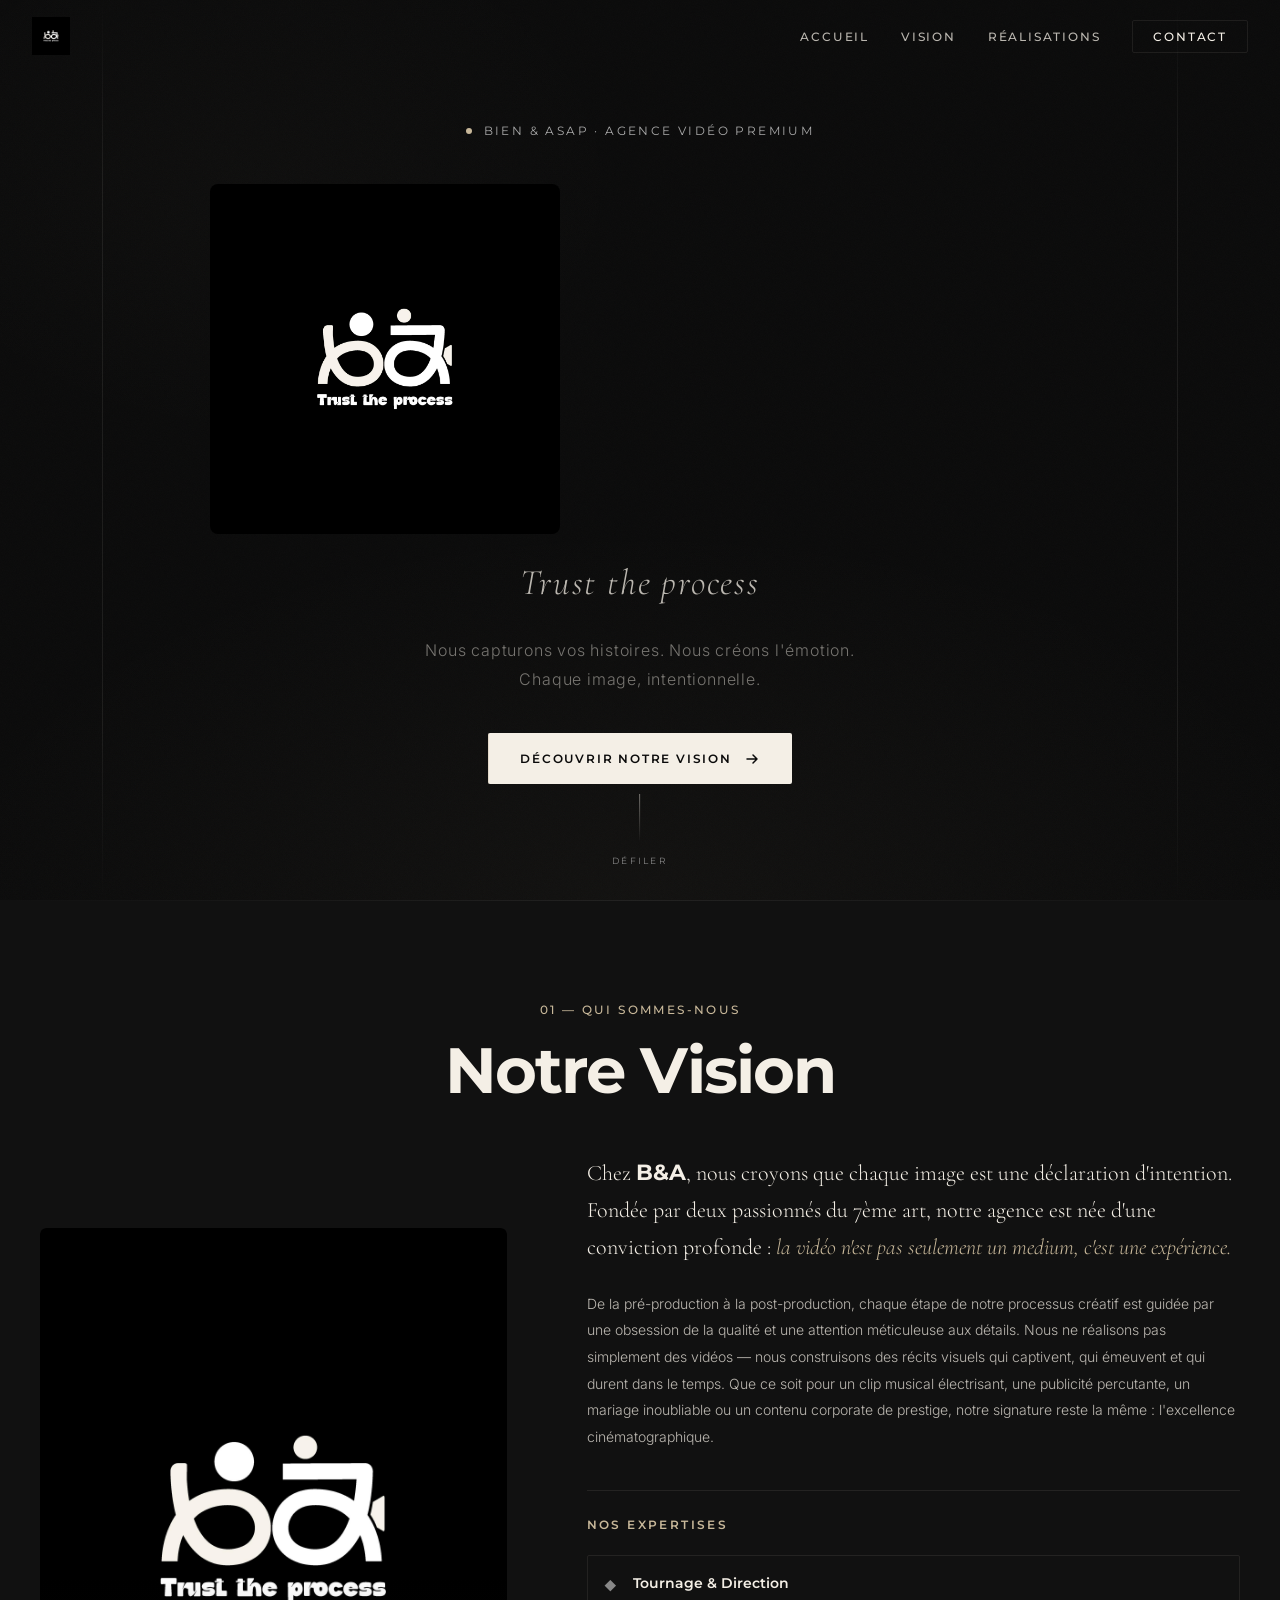
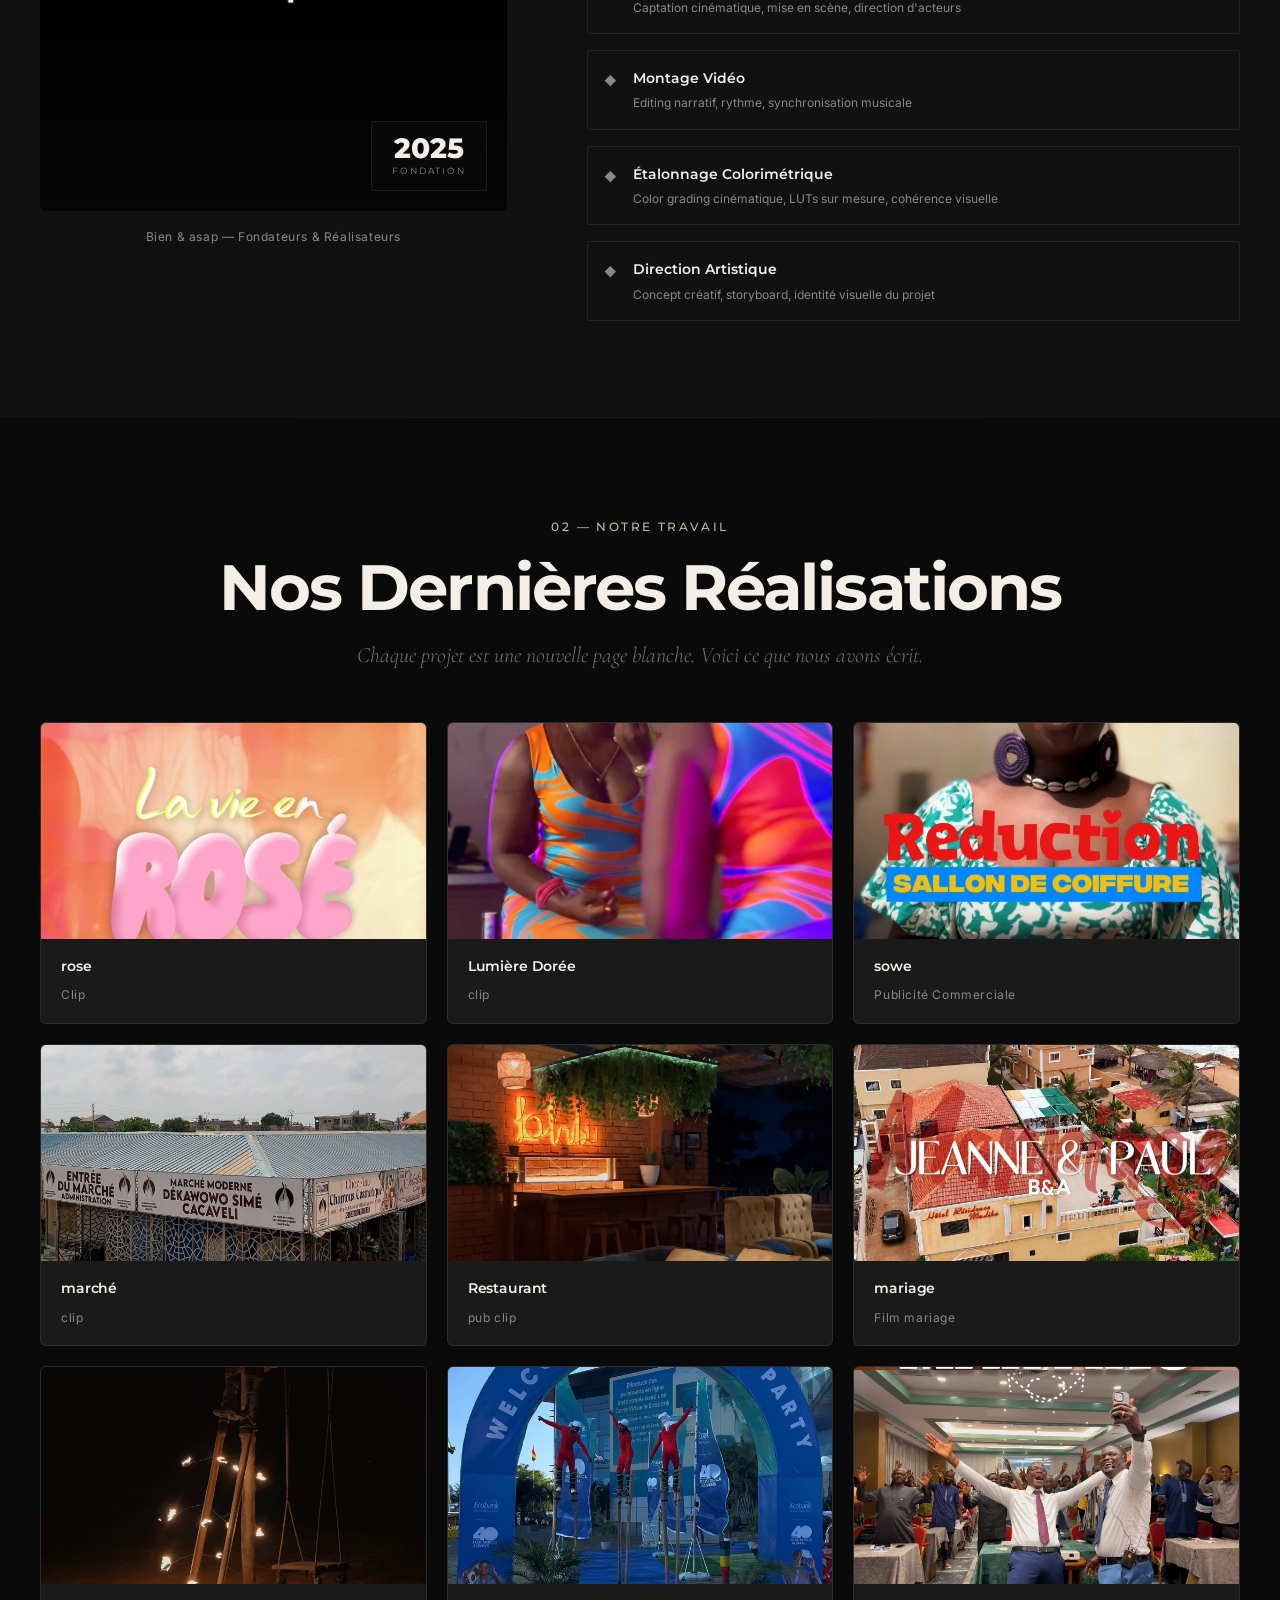
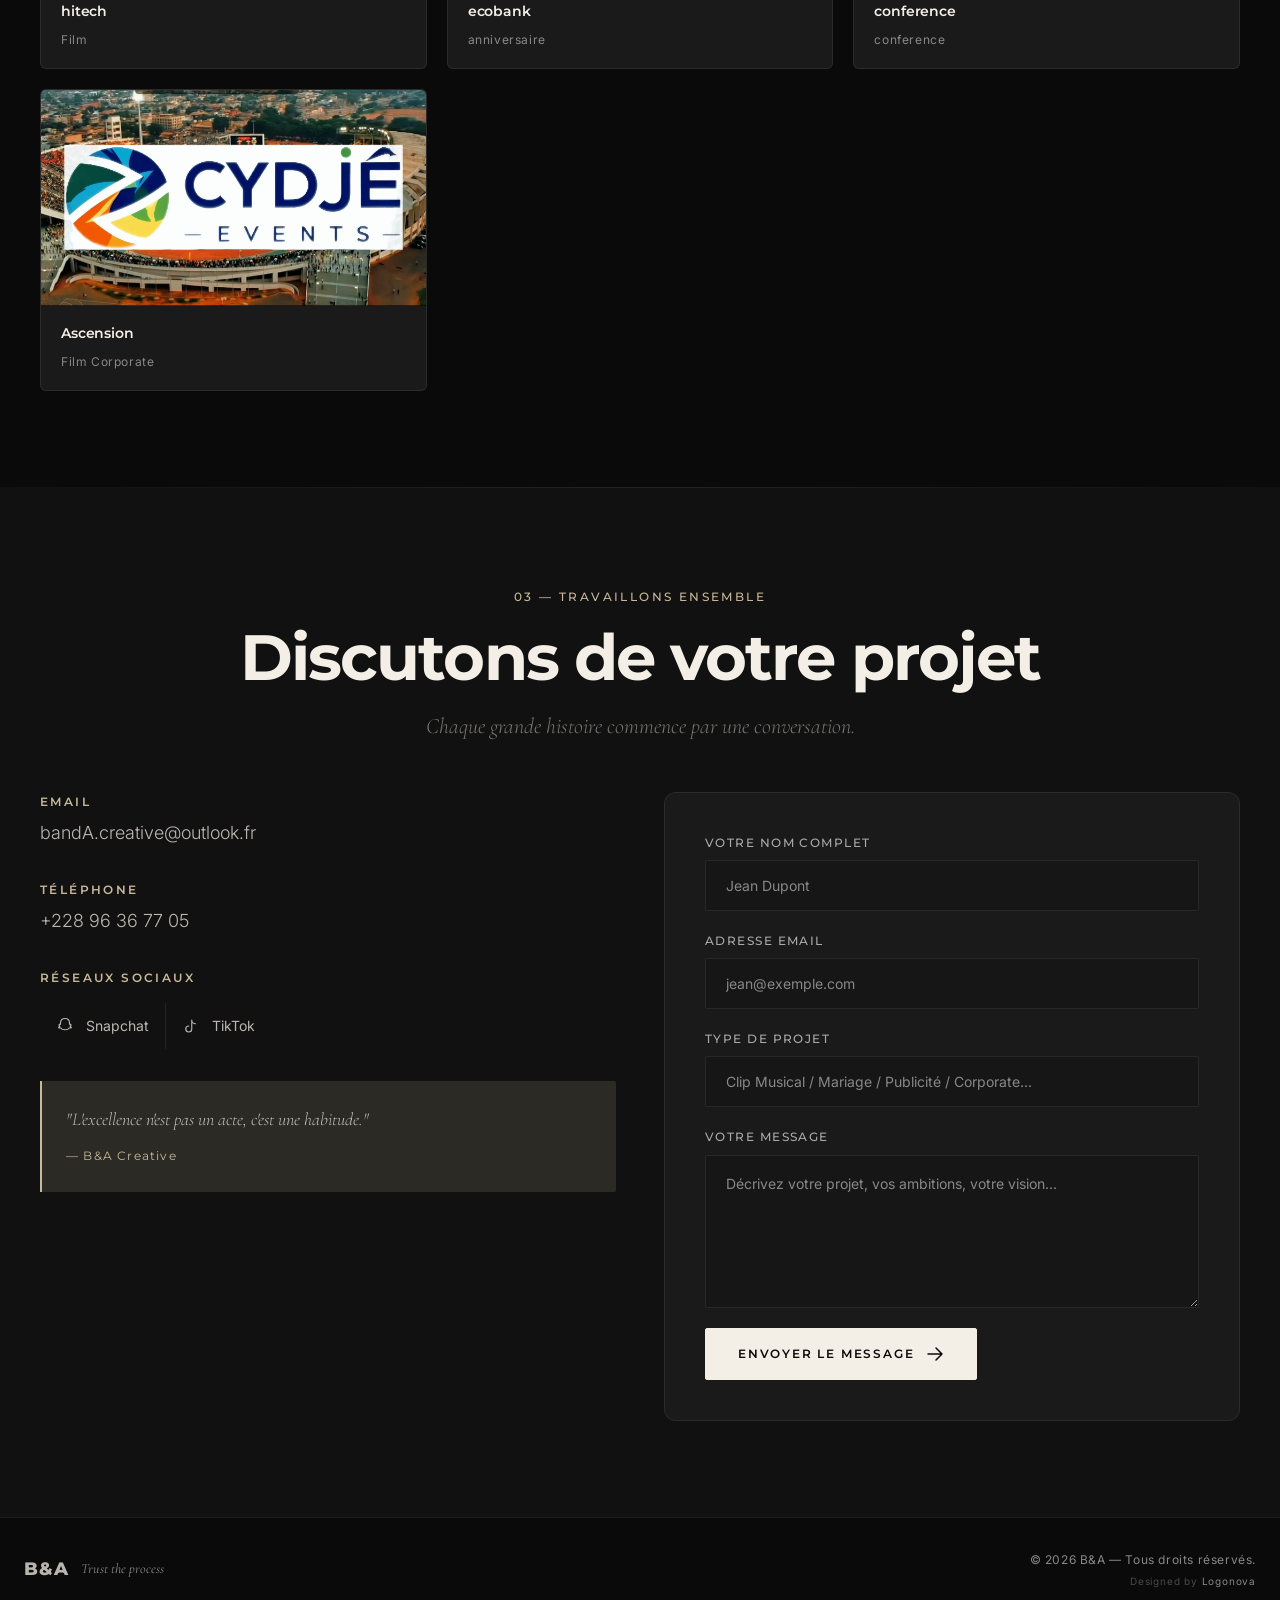
==== commit cb327c13: "Add files via upload" ====
--- a/index.html
+++ b/index.html
@@ -149,7 +149,7 @@
         <div class="about-visual">
           <div class="founders-image-wrapper">
             <img
-              src="fondateurs.jpg"
+              src="logo.jpg"
               alt="Bien & Asap - Fondateurs et Réalisateurs de B&A"
               class="founders-image"
               loading="lazy"
@@ -677,7 +677,7 @@
             <input type="hidden" name="_next" value="#" />
             <input type="hidden" name="_subject" value="Nouveau projet — B&A Portfolio" />
             <input type="hidden" name="_captcha" value="false" />
-            <input type="hidden" name="_next" value="/merci.html" />
+            <input type="hidden" name="_next" value="https://b-et-a.netlify.app/merci.html" />
 
 
             <!-- Nom -->
@@ -771,7 +771,7 @@
        MODAL VIDÉO (LIGHTBOX)
        Placée à la fin du body pour z-index correct
   ============================================= -->
-  <  <div id="video-modal" class="modal" role="dialog" aria-modal="true" aria-label="Lecteur vidéo" aria-hidden="true">
+    <div id="video-modal" class="modal" role="dialog" aria-modal="true" aria-label="Lecteur vidéo" aria-hidden="true">
     <div class="modal-backdrop" id="modal-backdrop" aria-hidden="true"></div>
     <div class="modal-content">
       <button class="modal-close" id="modal-close" aria-label="Fermer la vidéo">
--- a/style.css
+++ b/style.css
@@ -1369,12 +1369,15 @@
 /* Le contenu du modal prend 100% de l'écran */
 /* 1. On force le conteneur à casser l'ancienne limite de 960px */
 .modal-content {
+  position: relative;
+  z-index: 2;
   max-width: 100% !important;
   width: 100vw !important;
   height: 100vh !important;
   margin: 0 !important;
   border-radius: 0 !important;
 }
+
 
 /* 2. On annule l'ancien effet 16:9 pour prendre toute la hauteur */
 .modal-video-wrapper {
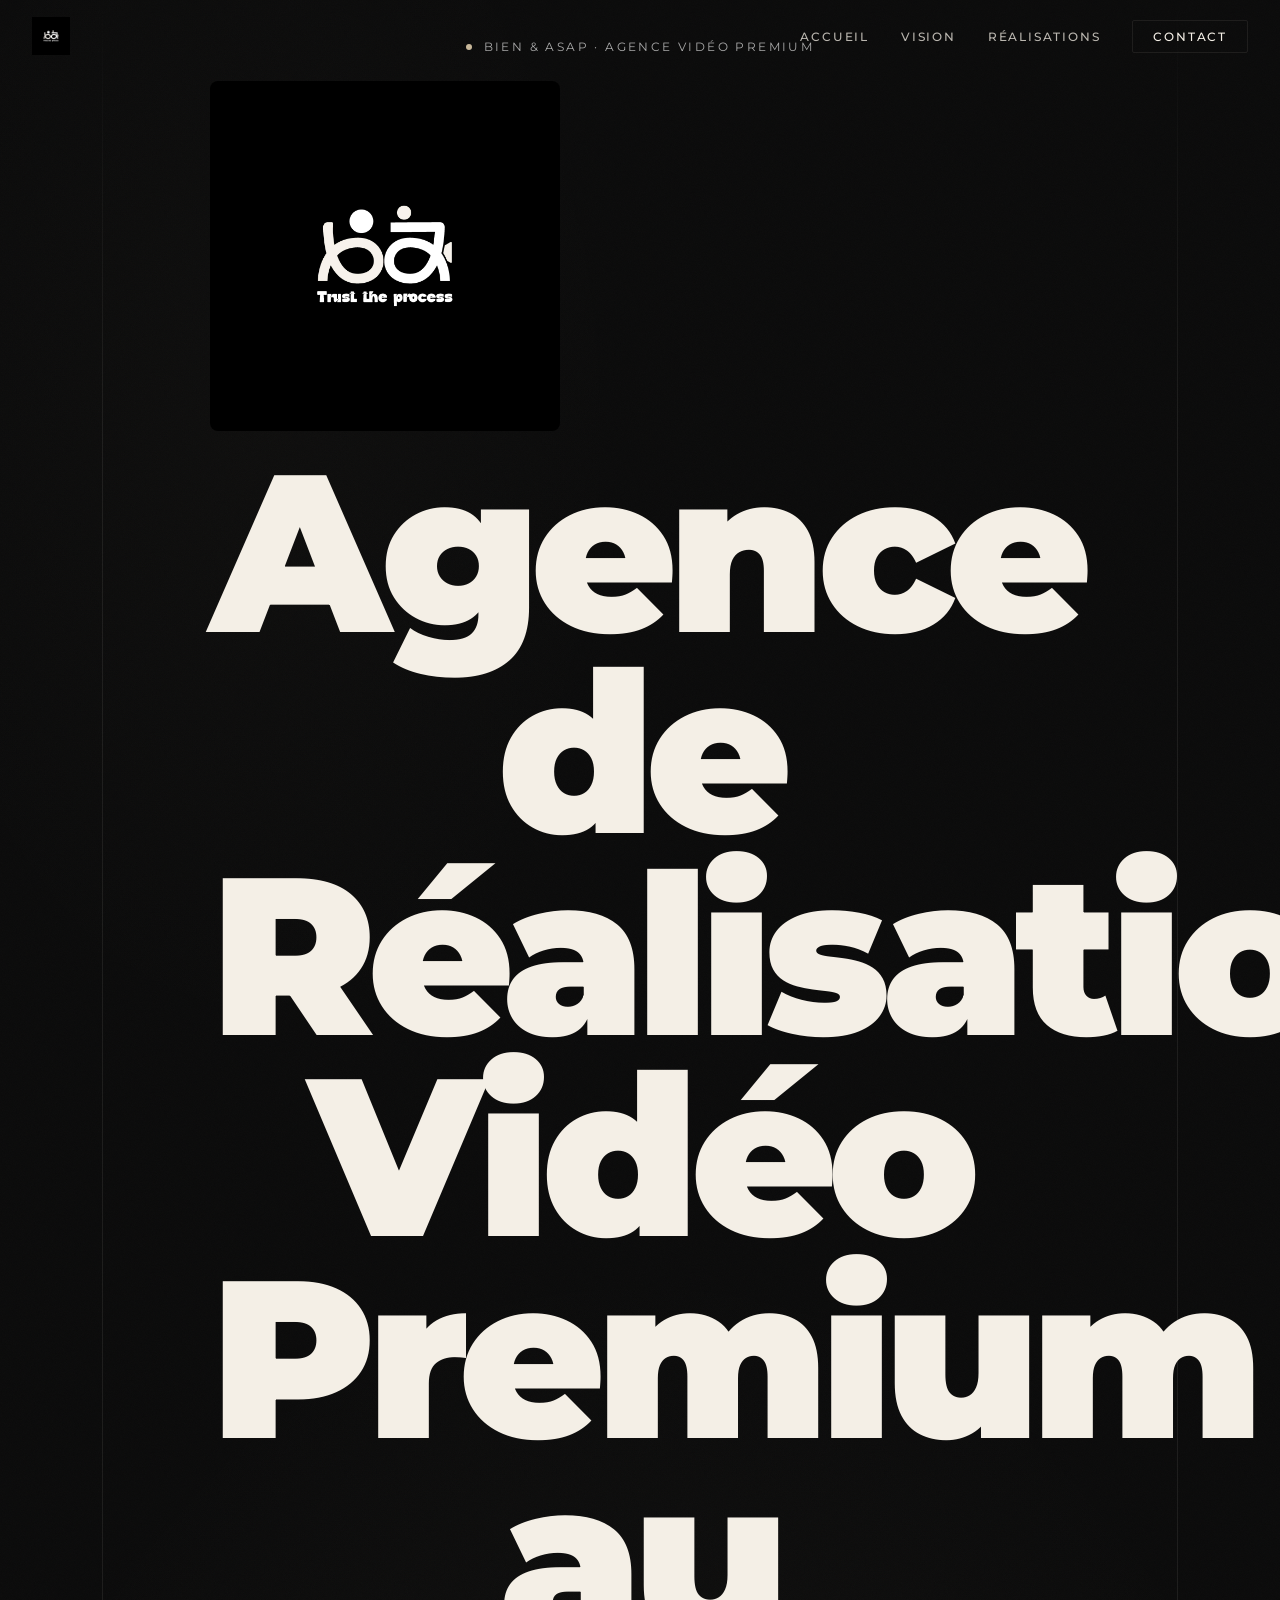
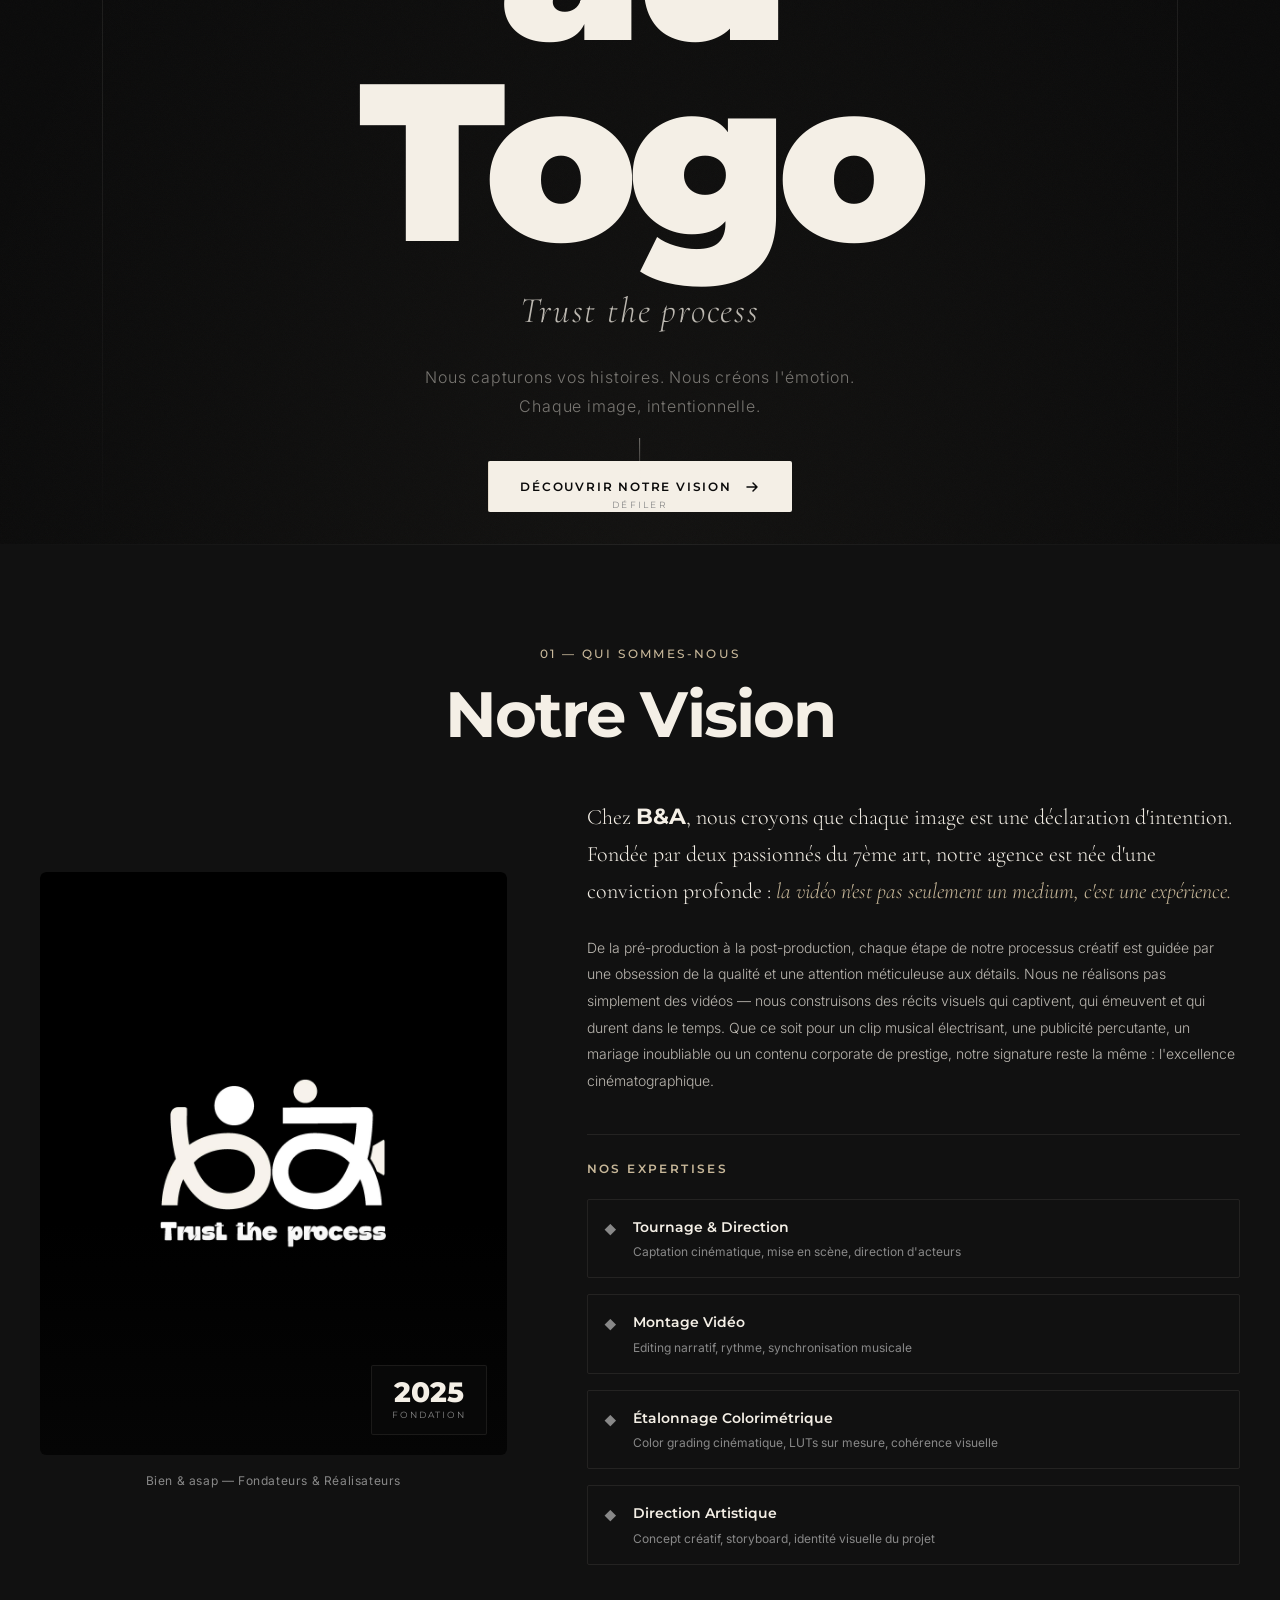
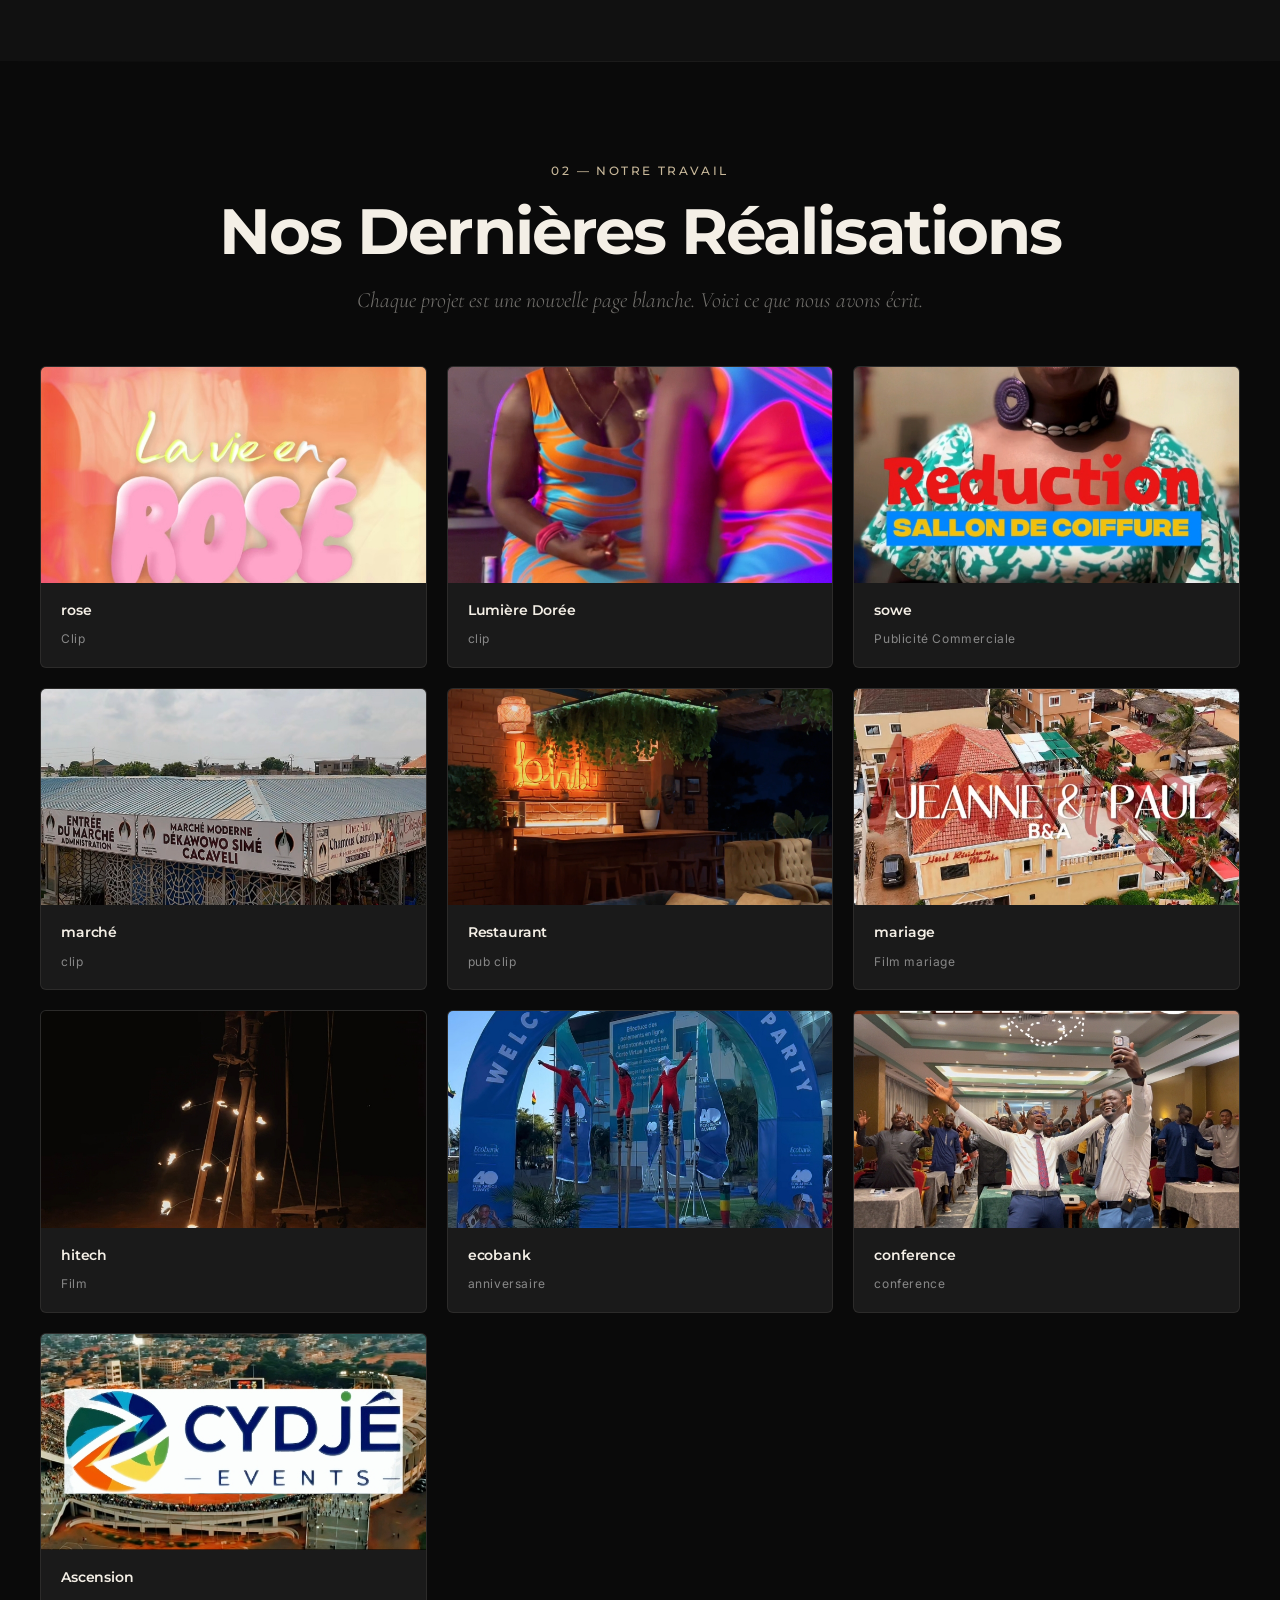
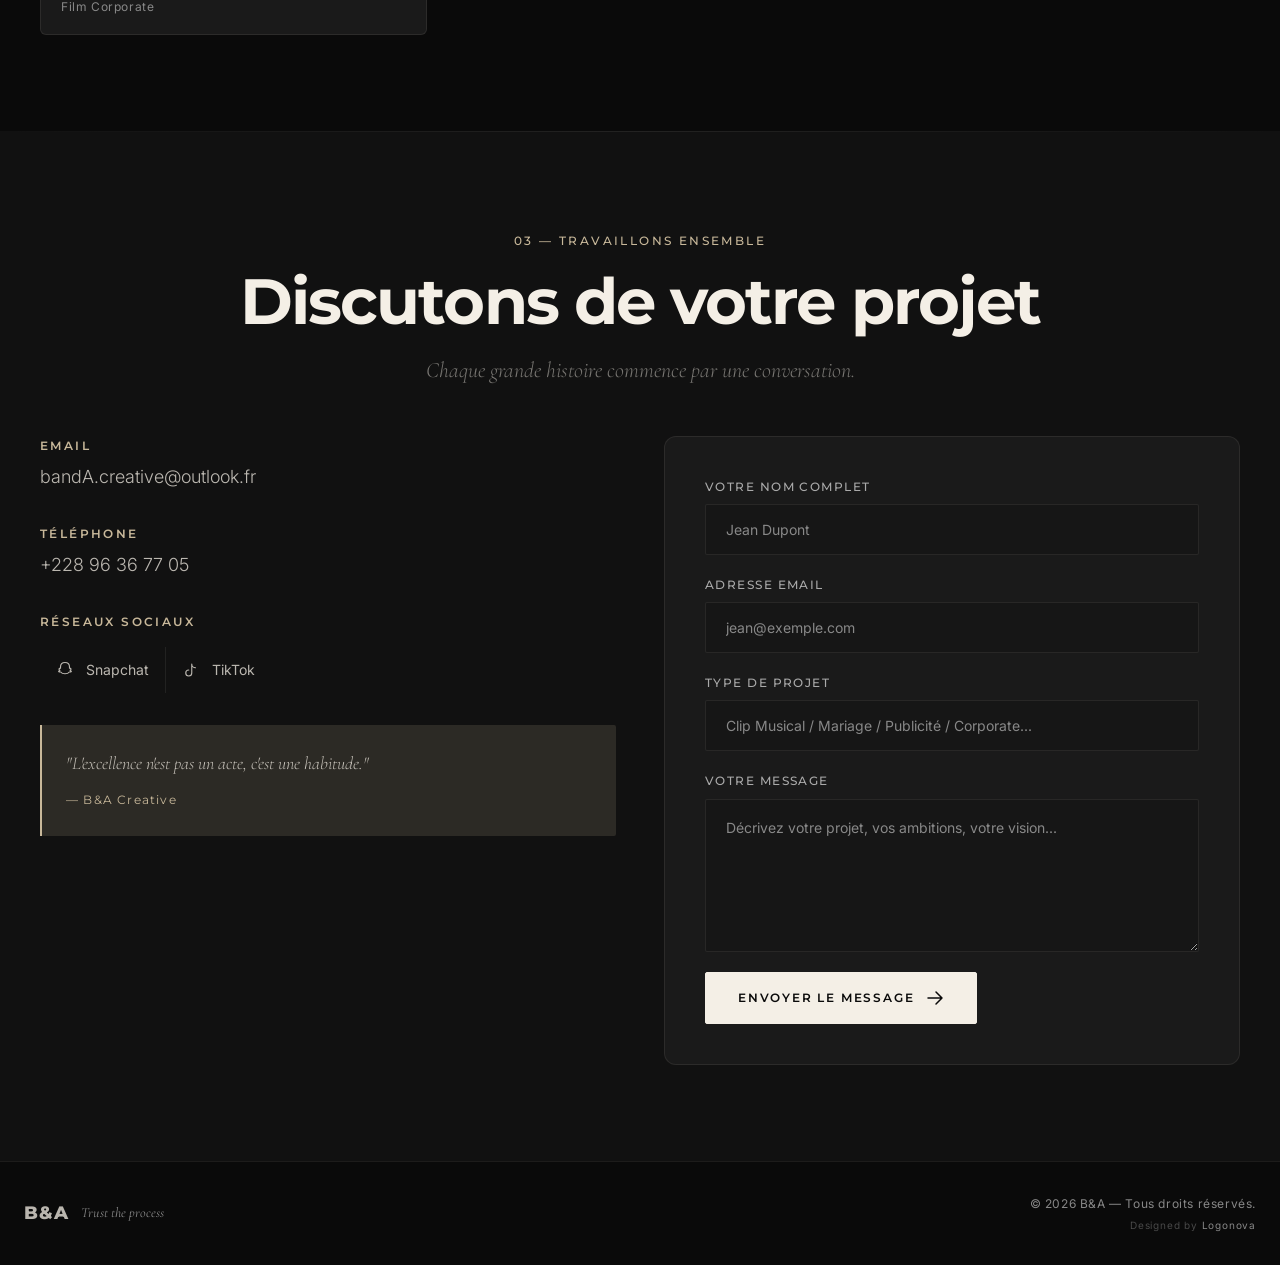
==== commit 90160c38: "Add files via upload" ====
--- a/index.html
+++ b/index.html
@@ -6,8 +6,10 @@
   <meta name="theme-color" content="#111111" />
 
   <!-- SEO Meta -->
-  <title>B&A | Vidéastes Premium - Trust the process</title>
-  <meta name="description" content="B&A est une agence de réalisation vidéo premium basée au Togo. Clips, publicités, mariages et événements. Trust the process." />
+<title>B&A | Vidéastes & Agence de Réalisation Vidéo Premium au Togo</title>
+
+<meta name="description" content="B&A est une agence de réalisation vidéo premium basée à Lomé, Togo. Spécialistes en clips musicaux, publicités, films de mariage et événements corporate. Trust the process." />
+
   <meta name="keywords" content="vidéo, réalisation, clip, publicité, mariage, Togo, B&A, cinématique, vidéastes" />
   <meta name="author" content="B&A Creative" />
 
@@ -15,7 +17,8 @@
   <meta property="og:title" content="B&A | Vidéastes Premium" />
   <meta property="og:description" content="Agence de réalisation vidéo premium au Togo. Trust the process." />
   <meta property="og:type" content="website" />
-  <meta property="og:url" content="https://ba-creative.com" />
+<meta property="og:url" content="https://b-et-a.netlify.app/" />
+
 
   <!-- PWA Manifest -->
   <link rel="manifest" href="manifest.json" />
@@ -25,6 +28,8 @@
   <link rel="preconnect" href="https://fonts.googleapis.com" />
   <link rel="preconnect" href="https://fonts.gstatic.com" crossorigin />
   <link href="https://fonts.googleapis.com/css2?family=Montserrat:ital,wght@0,100;0,200;0,300;0,400;0,500;0,600;0,700;0,800;0,900;1,300&family=Cormorant+Garamond:ital,wght@0,300;0,400;1,300;1,400&family=Inter:wght@300;400;500&display=swap" rel="stylesheet" />
+
+
 
   <!-- Feuille de style principale -->
   <link rel="stylesheet" href="style.css" />
@@ -99,9 +104,12 @@
         <span>Bien &amp; Asap · Agence Vidéo Premium</span>
       </div>
 
-      <h1 class="hero-title" style="margin: 20px 0;">
-        <img src="logo.jpg" alt="B&A Logo" style="width: 100%; max-width: 350px; height: auto; border-radius: 8px;" />
-      </h1>
+     <img src="logo.jpg" alt="B&A Logo Vidéo" style="width: 100%; max-width: 350px; height: auto; border-radius: 8px; margin-bottom: 20px;" />
+
+<h1 class="hero-title" style="margin: 20px 0;">
+  Agence de Réalisation Vidéo Premium au Togo
+</h1>
+
 
       <h2 class="hero-slogan">
         <em>Trust the process</em>
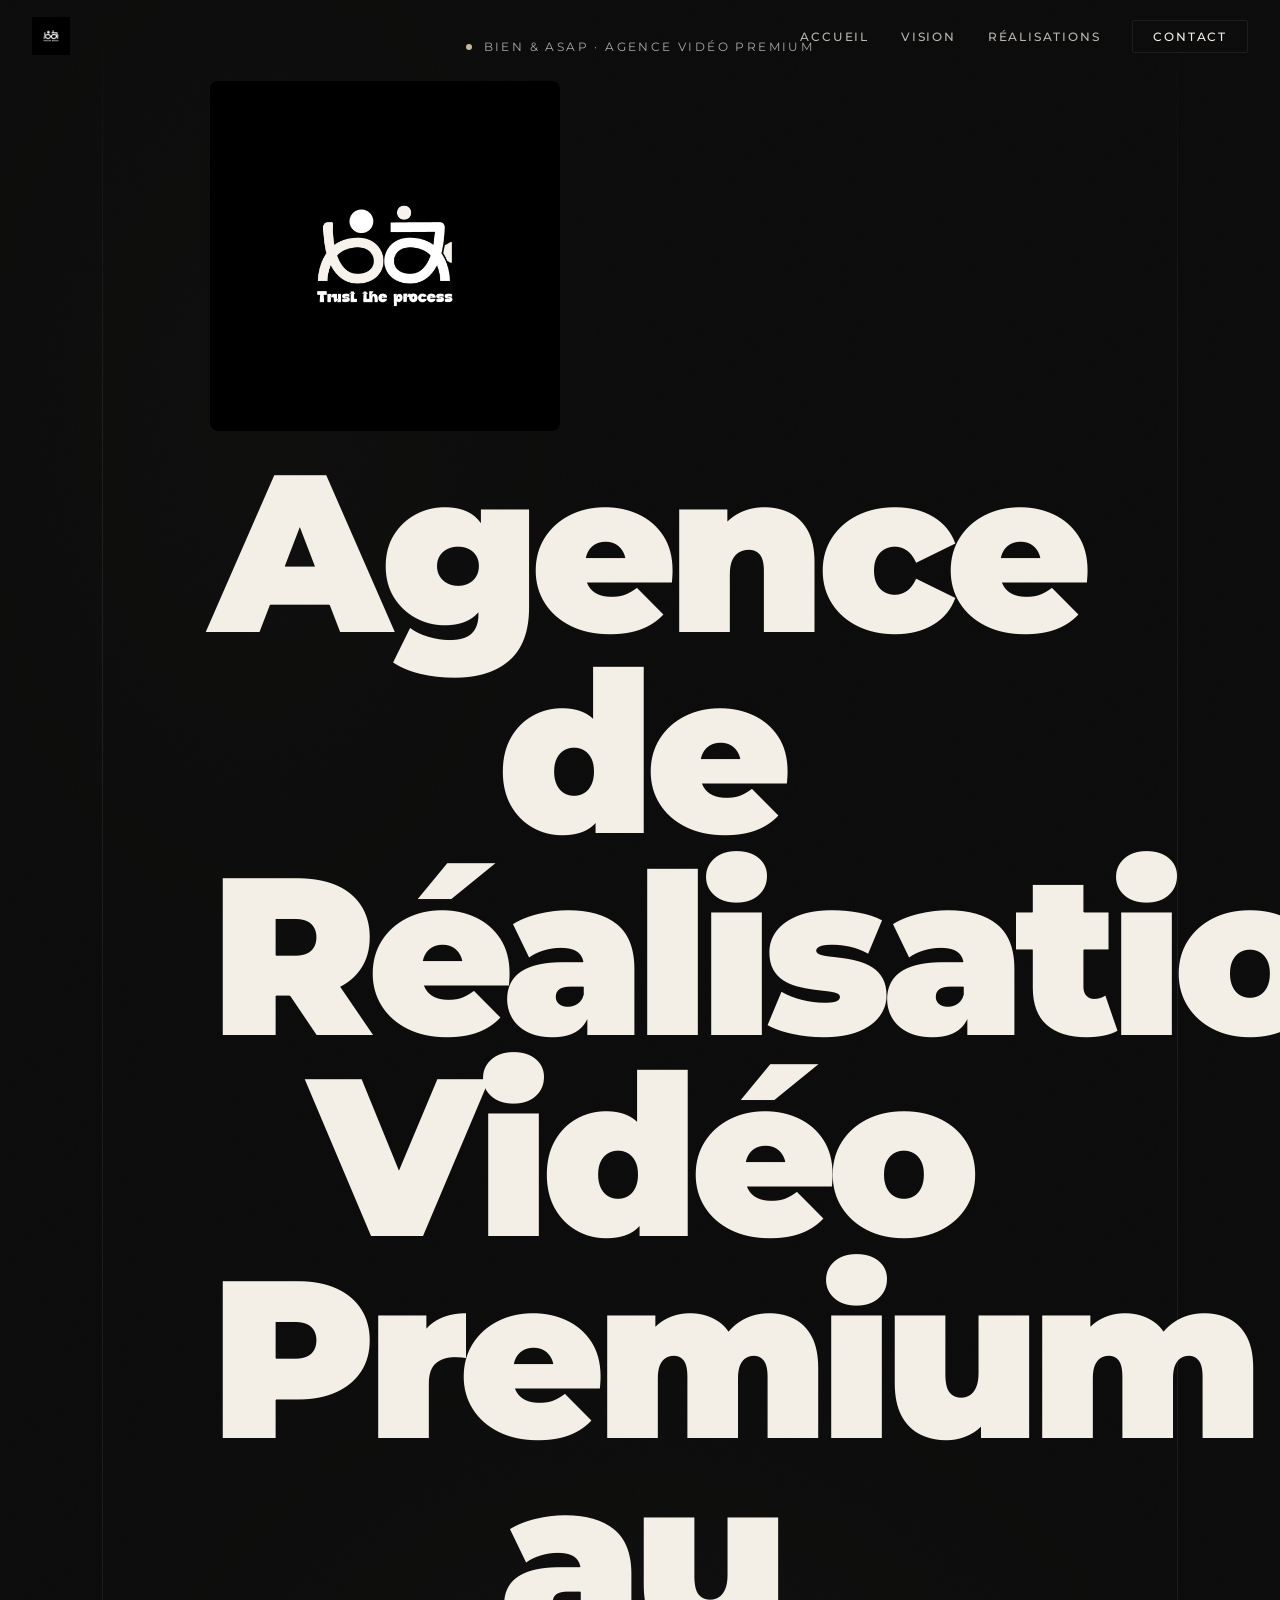
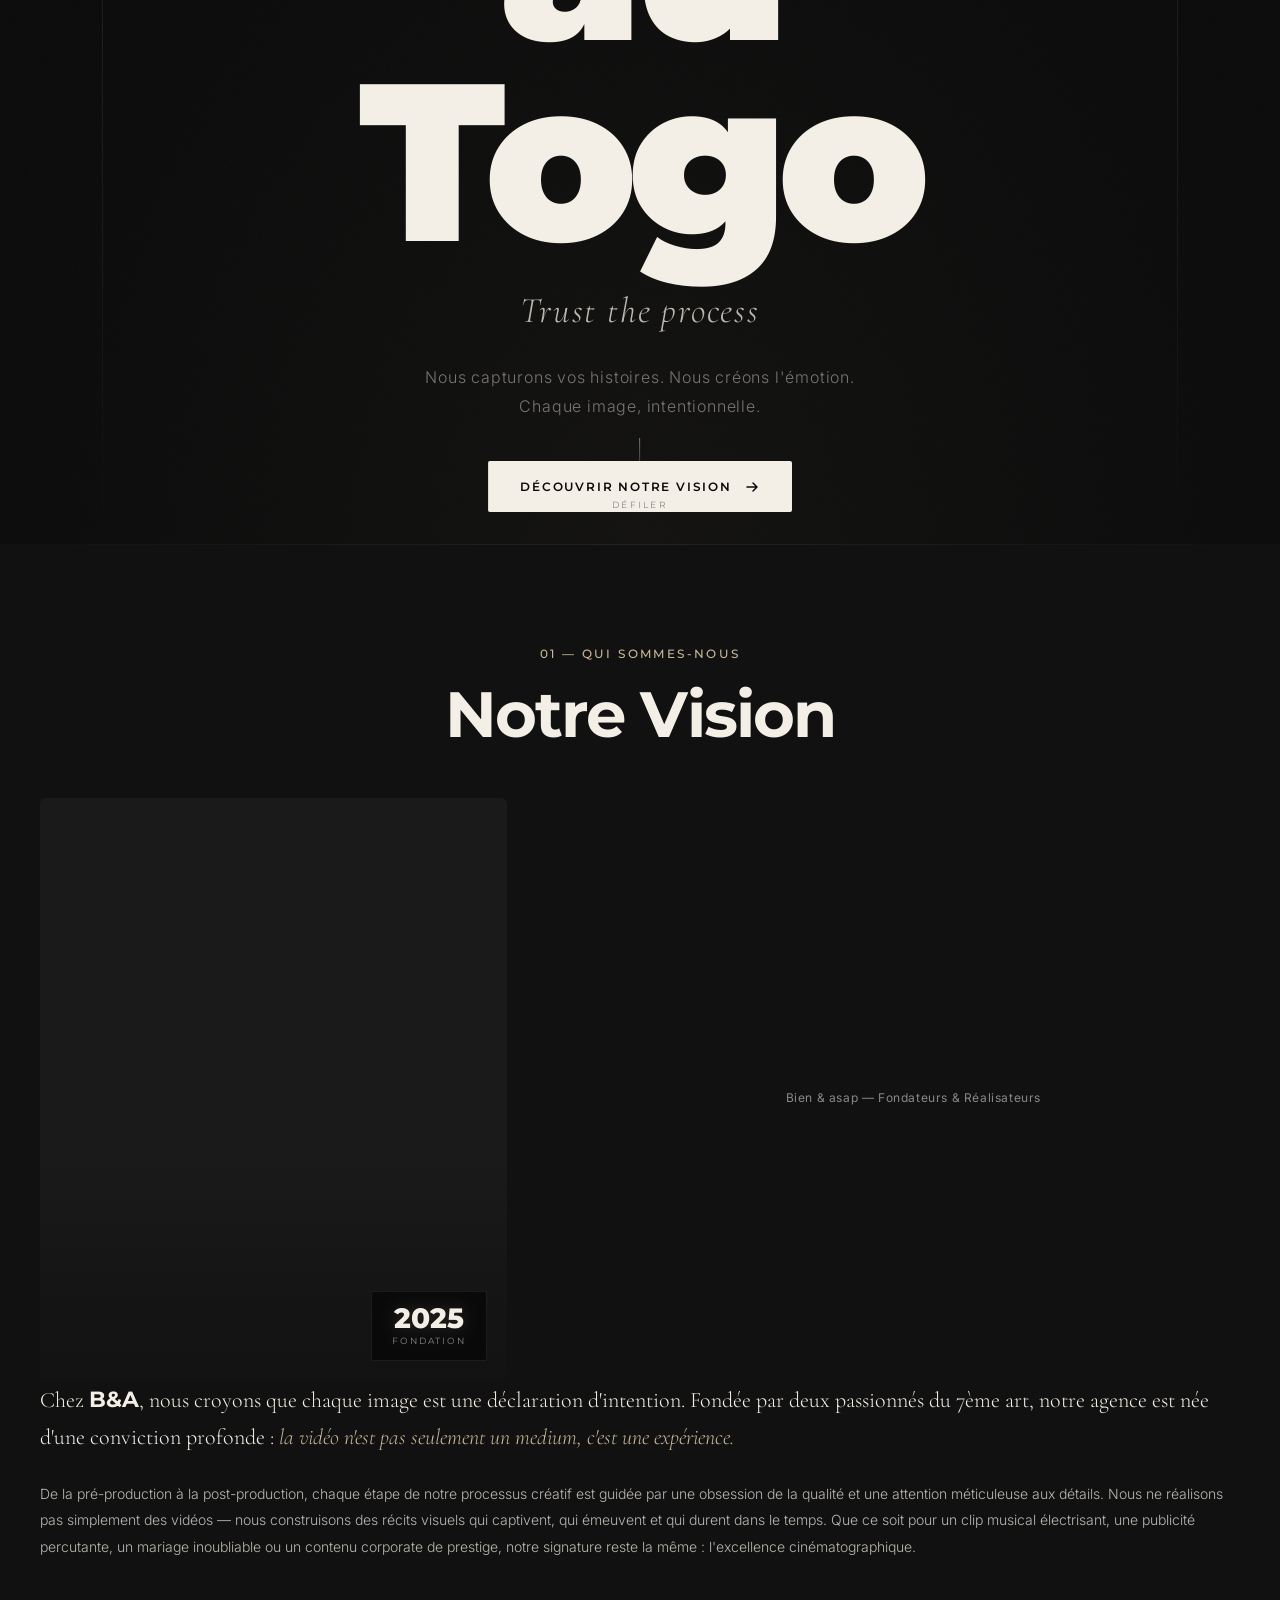
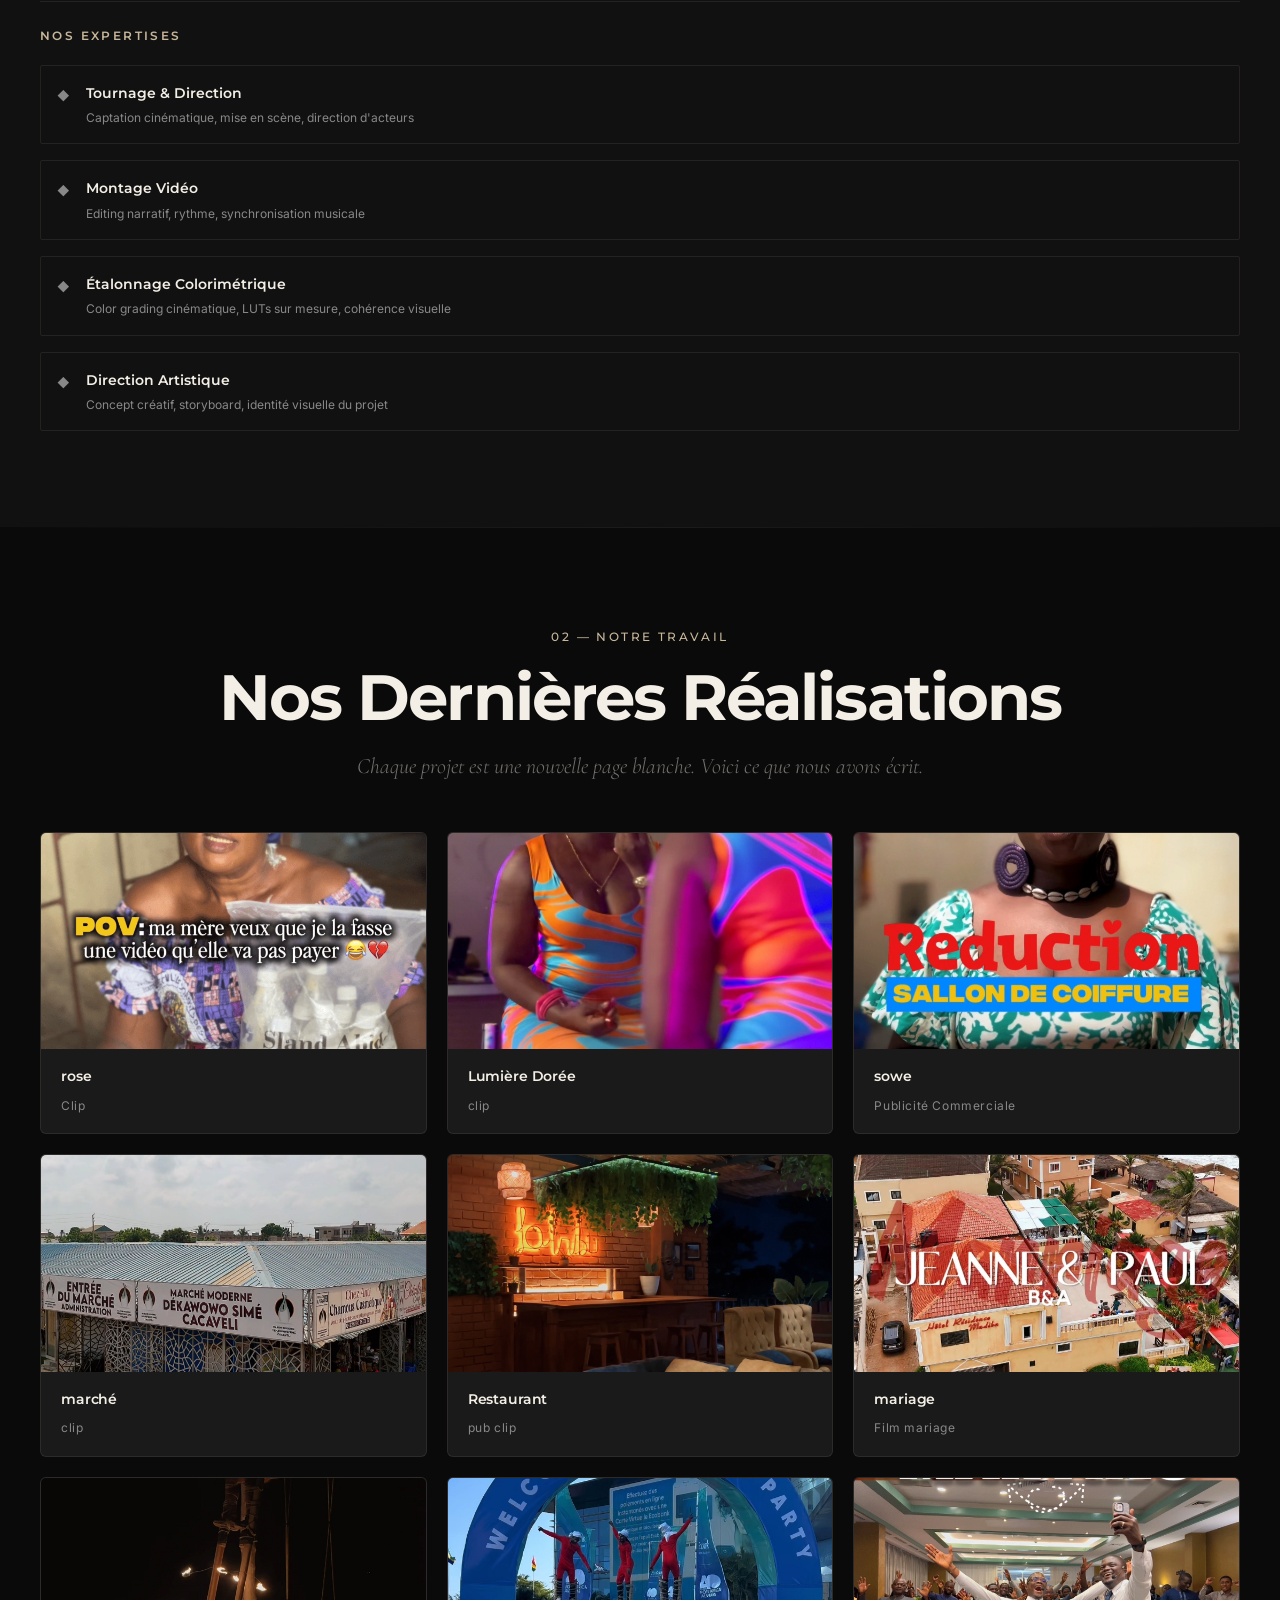
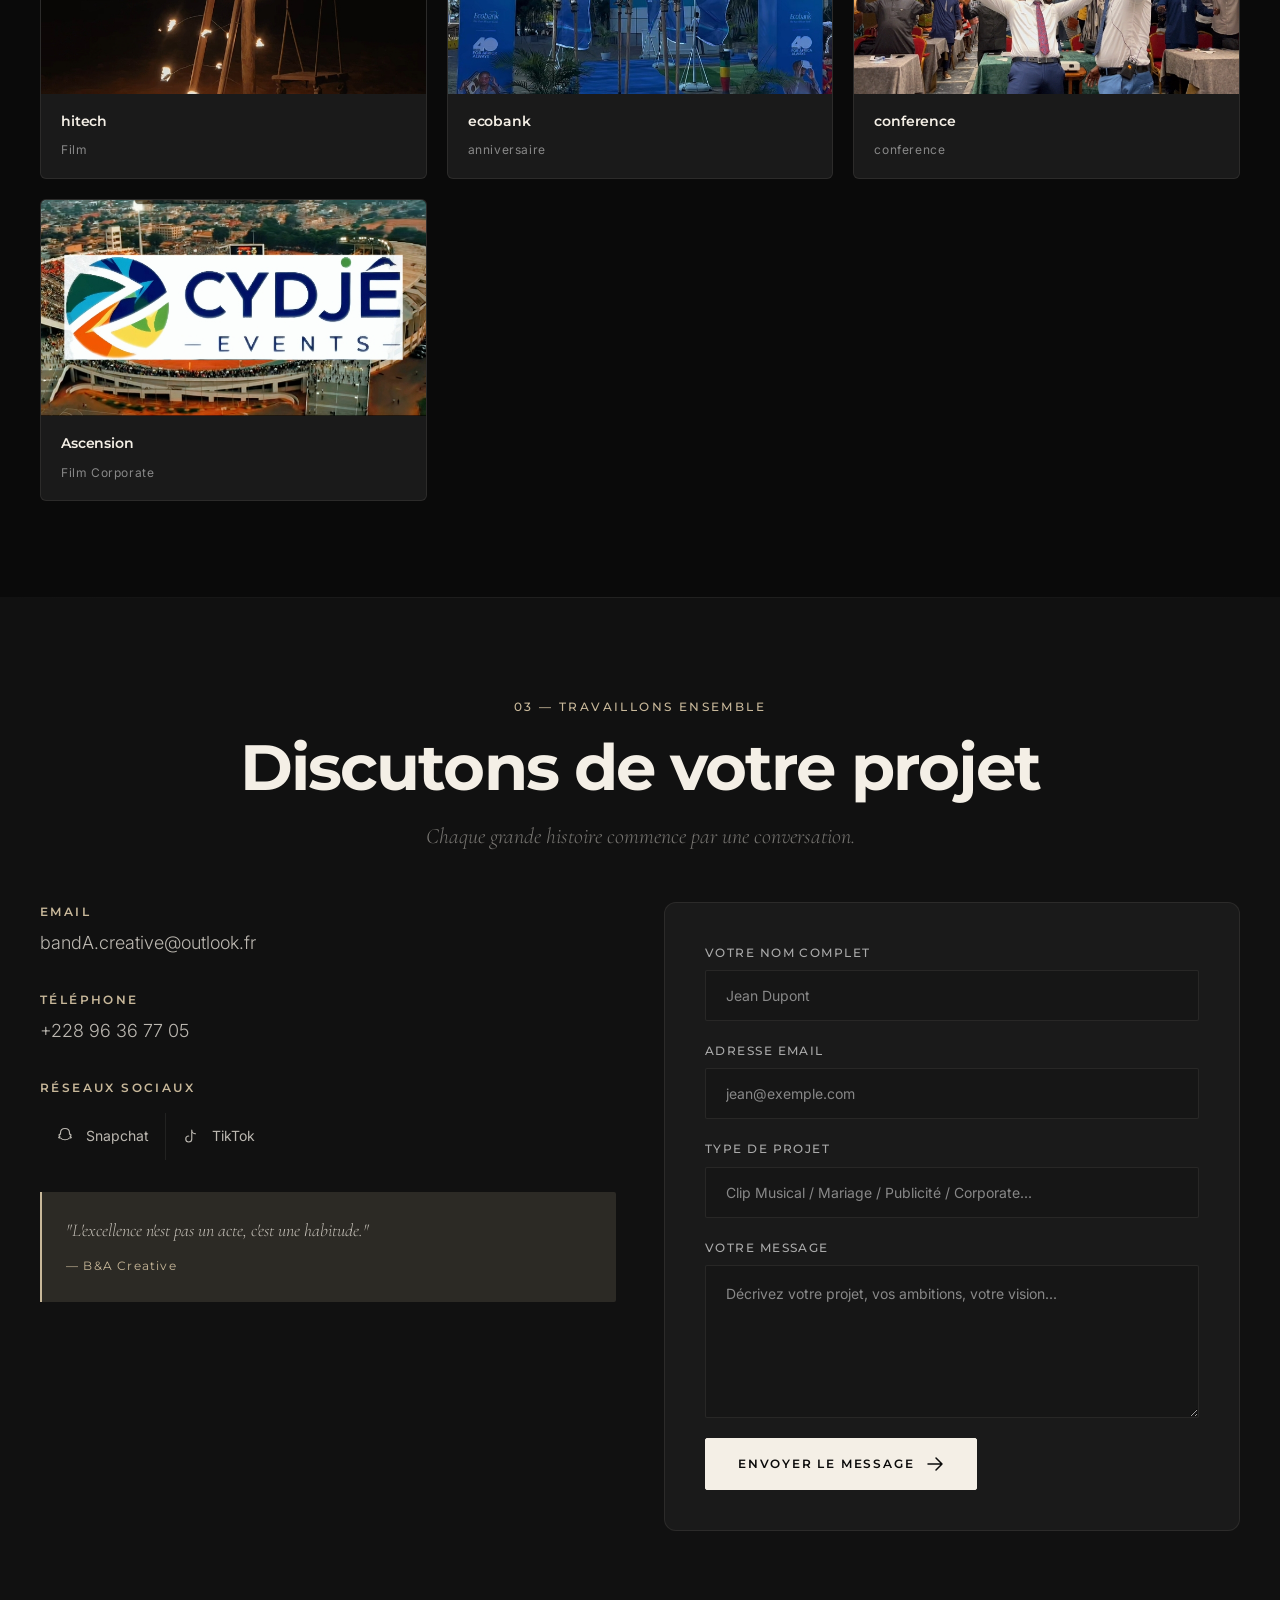
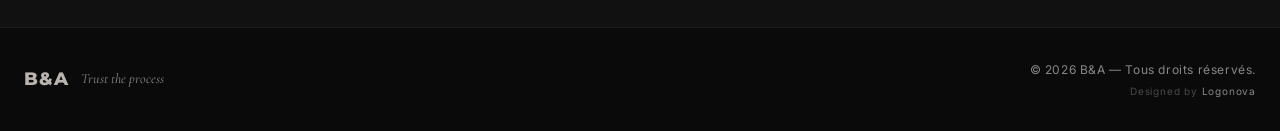
==== commit b9124d94: "Add files via upload" ====
--- a/index.html
+++ b/index.html
@@ -155,13 +155,32 @@
 
         <!-- Colonne 1 : Visuel -->
         <div class="about-visual">
-          <div class="founders-image-wrapper">
-            <img
-              src="logo.jpg"
-              alt="Bien & Asap - Fondateurs et Réalisateurs de B&A"
-              class="founders-image"
-              loading="lazy"
-            />
+       <div class="founders-image-wrapper">
+  <img
+    src="bien.jpg"
+    alt="Bien & Asap - Fondateur bien"
+    class="founders-image"
+    loading="lazy"
+  />
+  <img
+    src="asap.jpg"
+    alt="Bien & Asap - Fondateur asap"
+    class="founders-image"
+    loading="lazy"
+  />
+  <img
+    src="fondateurs.jpg"
+    alt="Bien & Asap - Les Fondateurs"
+    class="founders-image"
+    loading="lazy"
+  />
+  
+  <div class="founders-badge" aria-hidden="true">
+    <span class="badge-year">2025</span>
+    <span class="badge-label">Fondation</span>
+  </div>
+</div>
+
             <!-- Badge décoratif -->
             <div class="founders-badge" aria-hidden="true">
               <span class="badge-year">2025</span>
@@ -274,7 +293,7 @@
 
             <!-- Couverture statique affichée par défaut -->
             <img
-              src="/cov-boite.png"
+              src="/davodu.png"
               alt="Couverture du projet"
               class="card-cover"
               loading="lazy"
--- a/style.css
+++ b/style.css
@@ -681,15 +681,43 @@
 }
 
 .founders-image {
+  /* Ajout de la position absolue pour superposer les 3 images */
+  position: absolute;
+  top: 0;
+  left: 0;
   width: 100%;
   height: 100%;
   object-fit: cover;
   object-position: top center;
   transition: transform 0.6s ease;
   background-color: var(--color-surface-2);
-  /* Placeholder visuel si l'image ne charge pas */
   min-height: 300px;
-}
+  
+  /* Lancement de l'animation */
+  opacity: 0; 
+  animation: founders-fade 15s infinite; 
+}
+
+/* Décalage temporel pour que chaque image apparaisse à son tour */
+.founders-image:nth-child(1) {
+  animation-delay: 0s;
+}
+.founders-image:nth-child(2) {
+  animation-delay: 5s; /* Commence après 5 secondes */
+}
+.founders-image:nth-child(3) {
+  animation-delay: 10s; /* Commence après 10 secondes */
+}
+
+/* Création de l'effet de fondu (Crossfade) */
+@keyframes founders-fade {
+  0%      { opacity: 0; }       /* Début : invisible */
+  6.66%   { opacity: 1; }       /* Apparaît en 1 seconde */
+  33.33%  { opacity: 1; }       /* Reste visible pendant 4 secondes */
+  40%     { opacity: 0; }       /* Disparaît doucement */
+  100%    { opacity: 0; }       /* Reste cachée jusqu'à son prochain tour */
+}
+
 
 .founders-image-wrapper:hover .founders-image {
   transform: scale(1.03);
